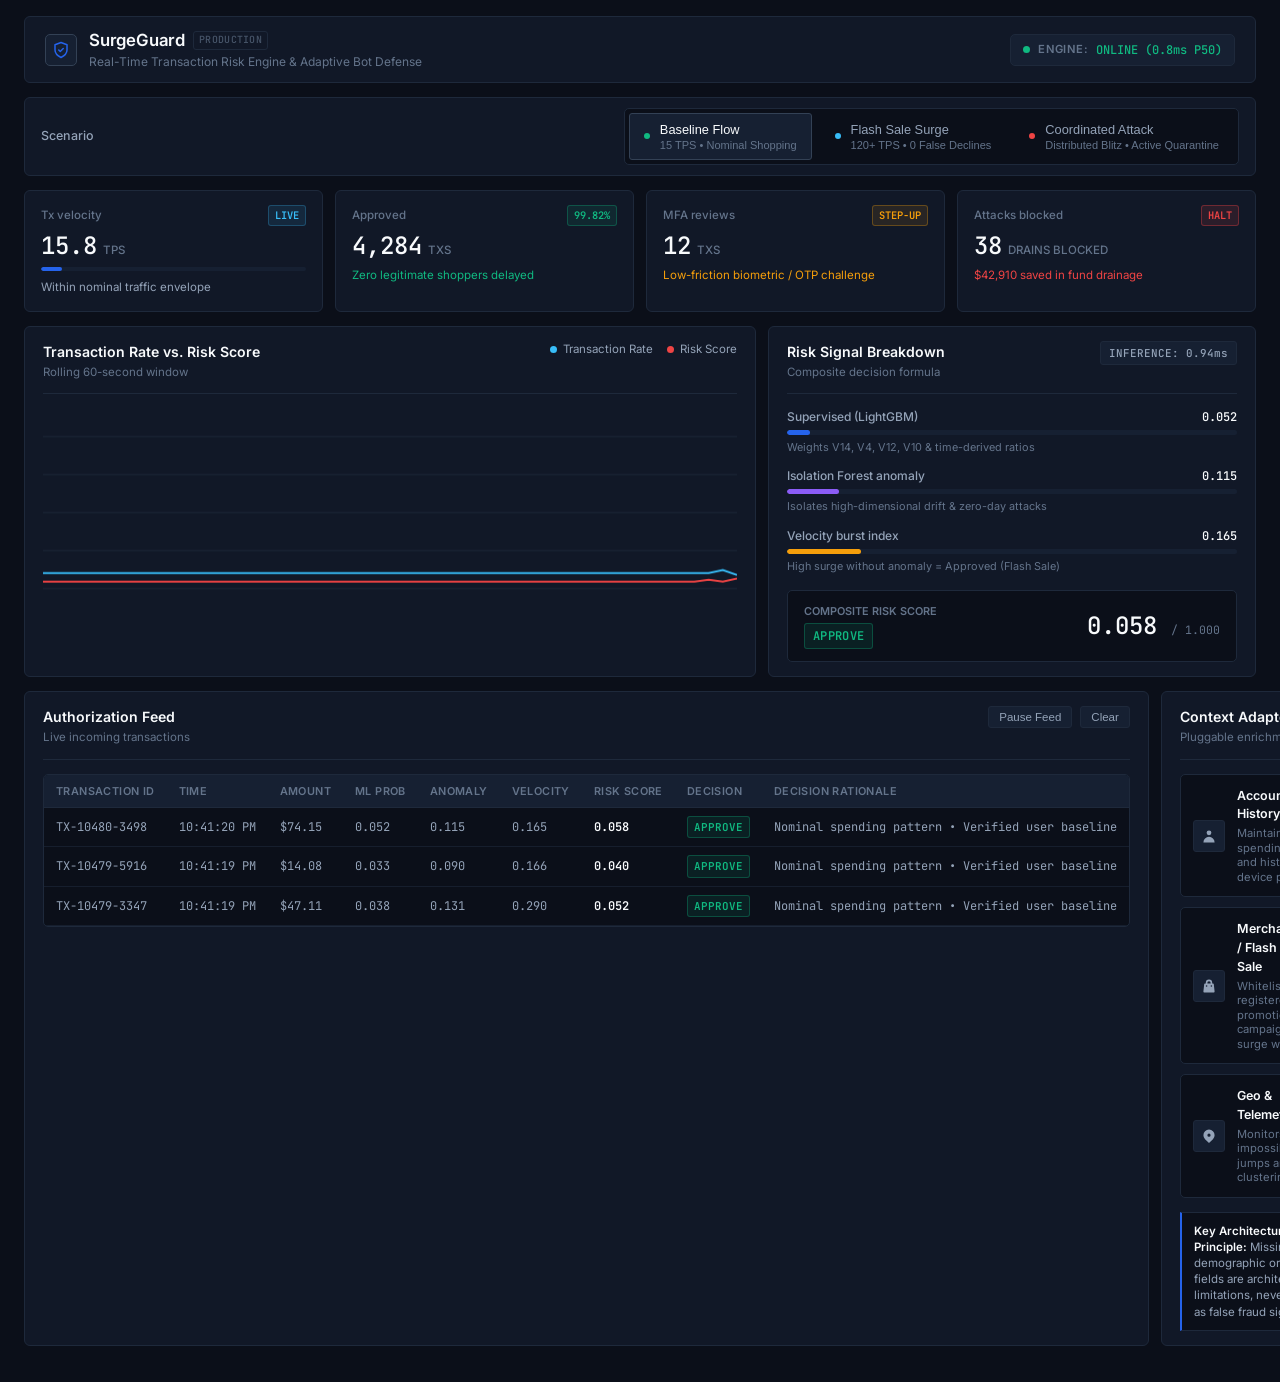
==== dashboard/index.html @ eaa151f0 "Initial Commit" ====
<!DOCTYPE html>
<html lang="en">
<head>
  <meta charset="UTF-8" />
  <meta name="viewport" content="width=device-width, initial-scale=1.0" />
  <title>Securing the Surge — Real-Time Transaction Intelligence</title>
  <link rel="preconnect" href="https://fonts.googleapis.com">
  <link rel="preconnect" href="https://fonts.gstatic.com" crossorigin>
  <link href="https://fonts.googleapis.com/css2?family=Inter:wght@400;500;600;700&family=JetBrains+Mono:wght@400;500;600&display=swap" rel="stylesheet">
  <link rel="stylesheet" href="style.css" />
</head>
<body class="dark-theme">
  <!-- Top Navigation Bar -->
  <header class="navbar">
    <div class="nav-brand">
      <div class="brand-shield" aria-hidden="true">
        <svg viewBox="0 0 24 24" fill="none" stroke="currentColor" stroke-width="2" stroke-linecap="round" stroke-linejoin="round">
          <path d="M12 22s8-4 8-10V5l-8-3-8 3v7c0 6 8 10 8 10z"/>
          <path d="m9 12 2 2 4-4"/>
        </svg>
      </div>
      <div class="brand-text">
        <div class="brand-title-row">
          <h1 class="brand-title">SurgeGuard</h1>
          <span class="brand-env-tag">PRODUCTION</span>
        </div>
        <p class="brand-subtitle">Real-Time Transaction Risk Engine & Adaptive Bot Defense</p>
      </div>
    </div>

    <!-- System Status Bar -->
    <div class="system-status">
      <span class="status-indicator-dot"></span>
      <span class="status-label">ENGINE:</span>
      <span id="engineStatusBadge" class="status-badge">ONLINE (0.8ms P50)</span>
    </div>
  </header>

  <!-- Scenario Control Center Banner -->
  <section class="scenario-panel">
    <div class="scenario-header">
      <div class="scenario-intro">
        <div class="scenario-tag">Scenario</div>
      </div>
      <div class="scenario-buttons" role="tablist">
        <button id="btnScenarioNormal" class="btn-scenario active" data-scenario="normal" role="tab" aria-selected="true">
          <div class="btn-scenario-indicator"></div>
          <div class="btn-content">
            <span class="scenario-btn-name">Baseline Flow</span>
            <span class="scenario-btn-desc">15 TPS • Nominal Shopping</span>
          </div>
        </button>
        <button id="btnScenarioFlashSale" class="btn-scenario" data-scenario="flash_sale" role="tab" aria-selected="false">
          <div class="btn-scenario-indicator indicator-surge"></div>
          <div class="btn-content">
            <span class="scenario-btn-name">Flash Sale Surge</span>
            <span class="scenario-btn-desc">120+ TPS • 0 False Declines</span>
          </div>
        </button>
        <button id="btnScenarioBotAttack" class="btn-scenario" data-scenario="bot_attack" role="tab" aria-selected="false">
          <div class="btn-scenario-indicator indicator-attack"></div>
          <div class="btn-content">
            <span class="scenario-btn-name">Coordinated Attack</span>
            <span class="scenario-btn-desc">Distributed Blitz • Active Quarantine</span>
          </div>
        </button>
      </div>
    </div>
  </section>

  <!-- Key Metrics Dashboard Grid -->
  <main class="dashboard-grid">
    <!-- Row 1: KPI Summary Cards -->
    <div class="kpi-row">
      <div class="kpi-card" id="cardTps">
        <div class="kpi-header">
          <span class="kpi-label">Tx velocity</span>
          <span class="kpi-chip speed">LIVE</span>
        </div>
        <div class="kpi-value-row">
          <span id="kpiTpsValue" class="kpi-number">18.4</span>
          <span class="kpi-unit">TPS</span>
        </div>
        <div class="progress-bar-container">
          <div id="kpiTpsBar" class="progress-bar-fill" style="width: 15%"></div>
        </div>
        <span class="kpi-meta" id="kpiTpsMeta">Within normal nominal envelope</span>
      </div>

      <div class="kpi-card" id="cardApprovals">
        <div class="kpi-header">
          <span class="kpi-label">Approved</span>
          <span class="kpi-chip approved">99.82%</span>
        </div>
        <div class="kpi-value-row">
          <span id="kpiApprovedCount" class="kpi-number">4,281</span>
          <span class="kpi-unit">TXS</span>
        </div>
        <span class="kpi-meta text-emerald">Zero legitimate shoppers delayed</span>
      </div>

      <div class="kpi-card" id="cardReviews">
        <div class="kpi-header">
          <span class="kpi-label">MFA reviews</span>
          <span class="kpi-chip review">STEP-UP</span>
        </div>
        <div class="kpi-value-row">
          <span id="kpiReviewCount" class="kpi-number">12</span>
          <span class="kpi-unit">TXS</span>
        </div>
        <span class="kpi-meta text-amber">Low-friction biometric / OTP challenge</span>
      </div>

      <div class="kpi-card" id="cardHalted">
        <div class="kpi-header">
          <span class="kpi-label">Attacks blocked</span>
          <span class="kpi-chip halt">HALT</span>
        </div>
        <div class="kpi-value-row">
          <span id="kpiHaltedCount" class="kpi-number">38</span>
          <span class="kpi-unit">DRAINS BLOCKED</span>
        </div>
        <span class="kpi-meta text-rose" id="kpiProtectedAmount">$42,910 saved in fund drainage</span>
      </div>
    </div>

    <!-- Row 2: Live Visualization & Tri-Signal Breakdown -->
    <div class="viz-row">
      <!-- Live Velocity & Surge Stream Chart -->
      <div class="glass-panel stream-chart-panel">
        <div class="panel-header">
          <div>
            <h3 class="panel-title">Transaction Rate vs. Risk Score</h3>
            <p class="panel-subtitle">Rolling 60-second window</p>
          </div>
          <div class="chart-legend">
            <span class="legend-item"><span class="legend-dot dot-velocity"></span> Transaction Rate</span>
            <span class="legend-item"><span class="legend-dot dot-risk"></span> Risk Score</span>
          </div>
        </div>
        <div class="canvas-container">
          <canvas id="velocityCanvas" width="700" height="200"></canvas>
        </div>
      </div>

      <!-- Tri-Signal Adaptive Risk Decomposition -->
      <div class="glass-panel risk-engine-panel">
        <div class="panel-header">
          <div>
            <h3 class="panel-title">Risk Signal Breakdown</h3>
            <p class="panel-subtitle">Composite decision formula</p>
          </div>
          <div class="badge-tag">INFERENCE: 0.94ms</div>
        </div>

        <div class="signal-breakdown">
          <div class="signal-item">
            <div class="signal-label-row">
              <span class="signal-name">Supervised (LightGBM)</span>
              <span id="sigMlValue" class="signal-val">0.032</span>
            </div>
            <div class="signal-bar">
              <div id="sigMlBar" class="signal-bar-fill bar-cyan" style="width: 3.2%"></div>
            </div>
            <span class="signal-subtext">Weights V14, V4, V12, V10 & time-derived ratios</span>
          </div>

          <div class="signal-item">
            <div class="signal-label-row">
              <span class="signal-name">Isolation Forest anomaly</span>
              <span id="sigIsoValue" class="signal-val">0.081</span>
            </div>
            <div class="signal-bar">
              <div id="sigIsoBar" class="signal-bar-fill bar-purple" style="width: 8.1%"></div>
            </div>
            <span class="signal-subtext">Isolates high-dimensional drift & zero-day attacks</span>
          </div>

          <div class="signal-item">
            <div class="signal-label-row">
              <span class="signal-name">Velocity burst index</span>
              <span id="sigBurstValue" class="signal-val">0.120</span>
            </div>
            <div class="signal-bar">
              <div id="sigBurstBar" class="signal-bar-fill bar-gold" style="width: 12%"></div>
            </div>
            <span class="signal-subtext">High surge without anomaly = Approved (Flash Sale)</span>
          </div>
        </div>

        <!-- Composite Score Gauge -->
        <div class="composite-score-box">
          <div class="gauge-info">
            <span class="gauge-title">COMPOSITE RISK SCORE</span>
            <span id="gaugeDecisionBadge" class="decision-badge approve">APPROVE</span>
          </div>
          <div class="gauge-big-num">
            <span id="gaugeNumber">0.048</span>
            <span class="gauge-max">/ 1.000</span>
          </div>
        </div>
      </div>
    </div>

    <!-- Row 3: Live Transaction Inspection Stream & Context Adapters -->
    <div class="stream-row">
      <!-- Live Ledger -->
      <div class="glass-panel ledger-panel">
        <div class="panel-header">
          <div>
            <h3 class="panel-title">Authorization Feed</h3>
            <p class="panel-subtitle">Live incoming transactions</p>
          </div>
          <div class="feed-controls">
            <button id="btnPauseStream" class="btn-action">Pause Feed</button>
            <button id="btnClearLedger" class="btn-action">Clear</button>
          </div>
        </div>

        <div class="table-container">
          <table class="ledger-table" id="transactionTable">
            <thead>
              <tr>
                <th>TRANSACTION ID</th>
                <th>TIME</th>
                <th>AMOUNT</th>
                <th>ML PROB</th>
                <th>ANOMALY</th>
                <th>VELOCITY</th>
                <th>RISK SCORE</th>
                <th>DECISION</th>
                <th>DECISION RATIONALE</th>
              </tr>
            </thead>
            <tbody id="transactionTableBody">
              <!-- Dynamically populated by app.js -->
            </tbody>
          </table>
        </div>
      </div>

      <!-- Context Adapters Architecture Card -->
      <div class="glass-panel context-adapters-panel">
        <div class="panel-header">
          <div>
            <h3 class="panel-title">Context Adapters</h3>
            <p class="panel-subtitle">Pluggable enrichment modules</p>
          </div>
        </div>
        <div class="adapter-list">
          <div class="adapter-card active">
            <div class="adapter-icon" aria-hidden="true">
              <svg viewBox="0 0 20 20" fill="currentColor" width="16" height="16">
                <path fill-rule="evenodd" d="M10 9a3 3 0 100-6 3 3 0 000 6zm-7 9a7 7 0 1114 0H3z" clip-rule="evenodd" />
              </svg>
            </div>
            <div class="adapter-info">
              <div class="adapter-title-row">
                <span class="adapter-name">Account History</span>
                <span class="adapter-status">READY</span>
              </div>
              <p class="adapter-desc">Maintains user spending baselines and historical device pairings.</p>
            </div>
          </div>

          <div class="adapter-card active">
            <div class="adapter-icon" aria-hidden="true">
              <svg viewBox="0 0 20 20" fill="currentColor" width="16" height="16">
                <path fill-rule="evenodd" d="M10 2a4 4 0 00-4 4v1H5a1 1 0 00-.994.89l-1 9A1 1 0 004 18h12a1 1 0 00.994-1.11l-1-9A1 1 0 0015 7h-1V6a4 4 0 00-4-4zm2 5V6a2 2 0 10-4 0v1h4zm-6 3a1 1 0 112 0 1 1 0 01-2 0zm7-1a1 1 0 100 2 1 1 0 000-2z" clip-rule="evenodd" />
              </svg>
            </div>
            <div class="adapter-info">
              <div class="adapter-title-row">
                <span class="adapter-name">Merchant / Flash Sale</span>
                <span class="adapter-status status-active">ACTIVE</span>
              </div>
              <p class="adapter-desc">Whitelists registered promotional campaigns and surge windows.</p>
            </div>
          </div>

          <div class="adapter-card active">
            <div class="adapter-icon" aria-hidden="true">
              <svg viewBox="0 0 20 20" fill="currentColor" width="16" height="16">
                <path fill-rule="evenodd" d="M5.05 4.05a7 7 0 119.9 9.9L10 18.9l-4.95-4.95a7 7 0 010-9.9zM10 11a2 2 0 100-4 2 2 0 000 4z" clip-rule="evenodd" />
              </svg>
            </div>
            <div class="adapter-info">
              <div class="adapter-title-row">
                <span class="adapter-name">Geo &amp; Telemetry</span>
                <span class="adapter-status">READY</span>
              </div>
              <p class="adapter-desc">Monitors ASN impossible-speed jumps and proxy clustering.</p>
            </div>
          </div>
        </div>

        <div class="architecture-note">
          <strong>Key Architectural Principle:</strong> Missing demographic or relational fields are architectural limitations, never penalized as false fraud signals.
        </div>
      </div>
    </div>
  </main>

  <script src="app.js"></script>
</body>
</html>
---- dashboard/style.css ----
/* -------------------------------------------------------------
   SurgeGuard — Professional Enterprise Transaction Risk Console
   Restrained, high-contrast, human-designed fintech dashboard
   ------------------------------------------------------------- */

:root {
  /* Core Neutral Palette (Solid, High Contrast) */
  --bg-page: #0b0f19;
  --bg-surface: #111827;
  --bg-elevated: #162032;
  --bg-hover: #1c283f;
  
  --border-subtle: #1e293b;
  --border-strong: #334155;
  --border-focus: #3b82f6;

  /* Restrained Functional Semantic Colors (Non-Neon) */
  --primary: #2563eb;
  --primary-hover: #1d4ed8;
  --primary-subtle: rgba(37, 99, 235, 0.12);

  --color-approved: #10b981;
  --bg-approved: rgba(16, 185, 129, 0.10);
  --border-approved: rgba(16, 185, 129, 0.30);

  --color-review: #f59e0b;
  --bg-review: rgba(245, 158, 11, 0.10);
  --border-review: rgba(245, 158, 11, 0.30);

  --color-halt: #ef4444;
  --bg-halt: rgba(239, 68, 68, 0.12);
  --border-halt: rgba(239, 68, 68, 0.35);

  --color-velocity: #38bdf8;
  --bg-velocity: rgba(56, 189, 248, 0.10);

  /* Typography Colors */
  --text-primary: #f8fafc;
  --text-secondary: #94a3b8;
  --text-tertiary: #64748b;
  --text-disabled: #475569;

  /* Typography Stack */
  --font-sans: 'Inter', system-ui, -apple-system, BlinkMacSystemFont, 'Segoe UI', Roboto, sans-serif;
  --font-mono: 'JetBrains Mono', 'SFMono-Regular', Consolas, monospace;

  /* Restrained Geometry (No giant pill shapes) */
  --radius-sm: 3px;
  --radius-md: 5px;
  --radius-lg: 6px;

  /* Elevation (Crisp 1px border with minimal flat shadow) */
  --shadow-sm: 0 1px 2px 0 rgba(0, 0, 0, 0.3);
}

* {
  box-sizing: border-box;
  margin: 0;
  padding: 0;
}

body.dark-theme {
  background-color: var(--bg-page);
  color: var(--text-primary);
  font-family: var(--font-sans);
  font-size: 14px;
  line-height: 1.5;
  min-height: 100vh;
  padding: 16px 24px 36px;
  -webkit-font-smoothing: antialiased;
  -moz-osx-font-smoothing: grayscale;
}

/* Main content grid — no extra styling, just structure */
.dashboard-grid {
  display: flex;
  flex-direction: column;
  gap: 0;
}

/* -------------------------------------------------------------
   Top Navigation Bar (Clean & Professional)
   ------------------------------------------------------------- */
.navbar {
  display: flex;
  justify-content: space-between;
  align-items: center;
  background: var(--bg-surface);
  border: 1px solid var(--border-subtle);
  border-radius: var(--radius-lg);
  padding: 11px 20px;
  margin-bottom: 14px;
  box-shadow: none;
}

.nav-brand {
  display: flex;
  align-items: center;
  gap: 12px;
}

.brand-shield {
  width: 32px;
  height: 32px;
  background: var(--bg-elevated);
  border: 1px solid var(--border-strong);
  border-radius: var(--radius-md);
  display: flex;
  align-items: center;
  justify-content: center;
  color: var(--primary);
}

.brand-shield svg {
  width: 18px;
  height: 18px;
}

.brand-title-row {
  display: flex;
  align-items: center;
  gap: 8px;
}

.brand-title {
  font-size: 1.05rem;
  font-weight: 600;
  color: var(--text-primary);
  letter-spacing: -0.2px;
}

.brand-env-tag {
  font-family: var(--font-mono);
  font-size: 0.62rem;
  font-weight: 500;
  padding: 1px 5px;
  border-radius: var(--radius-sm);
  background: transparent;
  color: var(--text-disabled);
  border: 1px solid var(--border-subtle);
  letter-spacing: 0.3px;
}

.brand-subtitle {
  font-size: 0.75rem;
  color: var(--text-tertiary);
  font-weight: 400;
}

.system-status {
  display: flex;
  align-items: center;
  gap: 8px;
  background: var(--bg-elevated);
  padding: 6px 12px;
  border-radius: var(--radius-md);
  border: 1px solid var(--border-subtle);
}

.status-indicator-dot {
  width: 7px;
  height: 7px;
  background-color: var(--color-approved);
  border-radius: 50%;
}

.status-label {
  font-size: 0.7rem;
  font-weight: 600;
  color: var(--text-tertiary);
  letter-spacing: 0.4px;
}

.status-badge {
  font-family: var(--font-mono);
  font-size: 0.75rem;
  font-weight: 500;
  color: var(--color-approved);
}

/* -------------------------------------------------------------
   Scenario Control Panel (Segmented Practical Toolbar)
   ------------------------------------------------------------- */
/* Scenario toolbar — a narrow strip, not a full card */
.scenario-panel {
  background: var(--bg-surface);
  border: 1px solid var(--border-subtle);
  border-radius: var(--radius-lg);
  padding: 10px 16px;
  margin-bottom: 14px;
  box-shadow: none;
}

.scenario-header {
  display: flex;
  justify-content: space-between;
  align-items: center;
  gap: 16px;
  flex-wrap: wrap;
}

/* Left side: just a short label, no h2 heading needed here */
.scenario-tag {
  font-size: 0.78rem;
  font-weight: 500;
  color: var(--text-secondary);
  letter-spacing: 0;
}

/* Hide the marketing heading/description — the buttons are self-explanatory */
.scenario-title { display: none; }
.scenario-desc { display: none; }

.scenario-buttons {
  display: flex;
  gap: 8px;
  background: var(--bg-page);
  padding: 4px;
  border-radius: var(--radius-md);
  border: 1px solid var(--border-subtle);
}

.btn-scenario {
  display: flex;
  align-items: center;
  gap: 10px;
  background: transparent;
  border: 1px solid transparent;
  color: var(--text-secondary);
  padding: 8px 14px;
  border-radius: var(--radius-sm);
  cursor: pointer;
  transition: all 0.15s ease;
  text-align: left;
}

.btn-scenario:hover {
  background: var(--bg-elevated);
  color: var(--text-primary);
}

.btn-scenario.active {
  background: var(--bg-elevated);
  border-color: var(--border-strong);
  color: var(--text-primary);
  box-shadow: none;
}

.btn-scenario-indicator {
  width: 6px;
  height: 6px;
  border-radius: 50%;
  background: var(--color-approved);
}

.btn-scenario-indicator.indicator-surge {
  background: var(--color-velocity);
}

.btn-scenario-indicator.indicator-attack {
  background: var(--color-halt);
}

.scenario-btn-name {
  display: block;
  font-weight: 500;
  font-size: 0.8rem;
  line-height: 1.2;
}

.scenario-btn-desc {
  display: block;
  font-size: 0.69rem;
  color: var(--text-tertiary);
  margin-top: 1px;
}

/* -------------------------------------------------------------
   KPI Summary Row
   ------------------------------------------------------------- */
.kpi-row {
  display: grid;
  grid-template-columns: repeat(4, 1fr);
  gap: 12px;
  margin-bottom: 14px;
}

@media (max-width: 1024px) {
  .kpi-row {
    grid-template-columns: repeat(2, 1fr);
  }
}

@media (max-width: 640px) {
  .kpi-row {
    grid-template-columns: 1fr;
  }
}

.kpi-card {
  background: var(--bg-surface);
  border: 1px solid var(--border-subtle);
  border-radius: var(--radius-lg);
  padding: 14px 16px;
  box-shadow: none;
}

.kpi-header {
  display: flex;
  justify-content: space-between;
  align-items: center;
  margin-bottom: 8px;
}

/* Sentence-case labels, no all-caps shouting */
.kpi-label {
  font-size: 0.72rem;
  font-weight: 500;
  color: var(--text-tertiary);
  letter-spacing: 0;
}

.kpi-chip {
  font-family: var(--font-mono);
  font-size: 0.65rem;
  font-weight: 600;
  padding: 2px 6px;
  border-radius: var(--radius-sm);
}

.kpi-chip.speed {
  background: var(--bg-velocity);
  color: var(--color-velocity);
  border: 1px solid rgba(56, 189, 248, 0.25);
}

.kpi-chip.approved {
  background: var(--bg-approved);
  color: var(--color-approved);
  border: 1px solid var(--border-approved);
}

.kpi-chip.review {
  background: var(--bg-review);
  color: var(--color-review);
  border: 1px solid var(--border-review);
}

.kpi-chip.halt {
  background: var(--bg-halt);
  color: var(--color-halt);
  border: 1px solid var(--border-halt);
}

.kpi-value-row {
  display: flex;
  align-items: baseline;
  gap: 6px;
  margin-bottom: 8px;
}

.kpi-number {
  font-family: var(--font-mono);
  font-size: 1.5rem;
  font-weight: 500;
  color: var(--text-primary);
  font-variant-numeric: tabular-nums;
  line-height: 1;
}

.kpi-unit {
  font-size: 0.72rem;
  font-weight: 500;
  color: var(--text-tertiary);
}

.progress-bar-container {
  height: 4px;
  background: var(--bg-elevated);
  border-radius: var(--radius-sm);
  overflow: hidden;
  margin-bottom: 8px;
}

.progress-bar-fill {
  height: 100%;
  background: var(--primary);
  border-radius: var(--radius-sm);
  transition: width 0.25s ease;
}

.kpi-meta {
  font-size: 0.72rem;
  color: var(--text-secondary);
  display: block;
}

.text-emerald { color: var(--color-approved); }
.text-amber { color: var(--color-review); }
.text-rose { color: var(--color-halt); }

/* -------------------------------------------------------------
   Viz & Signal Row
   ------------------------------------------------------------- */
.viz-row {
  display: grid;
  grid-template-columns: 1.5fr 1fr;
  gap: 12px;
  margin-bottom: 14px;
}

@media (max-width: 960px) {
  .viz-row {
    grid-template-columns: 1fr;
  }
}

.glass-panel {
  background: var(--bg-surface);
  border: 1px solid var(--border-subtle);
  border-radius: var(--radius-lg);
  padding: 14px 18px;
  box-shadow: none;
}

.panel-header {
  display: flex;
  justify-content: space-between;
  align-items: flex-start;
  margin-bottom: 14px;
  border-bottom: 1px solid var(--border-subtle);
  padding-bottom: 12px;
}

.panel-title {
  font-size: 0.88rem;
  font-weight: 600;
  color: var(--text-primary);
  margin-bottom: 2px;
}

.panel-subtitle {
  font-size: 0.72rem;
  color: var(--text-tertiary);
}

.chart-legend {
  display: flex;
  gap: 14px;
}

.legend-item {
  display: flex;
  align-items: center;
  gap: 6px;
  font-size: 0.72rem;
  color: var(--text-secondary);
}

.legend-dot {
  width: 7px;
  height: 7px;
  border-radius: 50%;
}

.dot-velocity { background: var(--color-velocity); }
.dot-risk { background: var(--color-halt); }

.canvas-container {
  width: 100%;
  height: 190px;
  position: relative;
}

canvas {
  width: 100% !important;
  height: 100% !important;
  display: block;
}

.badge-tag {
  font-family: var(--font-mono);
  font-size: 0.68rem;
  font-weight: 500;
  color: var(--text-secondary);
  background: var(--bg-elevated);
  padding: 3px 8px;
  border-radius: var(--radius-sm);
  border: 1px solid var(--border-subtle);
}

/* Signal Decomposition */
.signal-breakdown {
  display: flex;
  flex-direction: column;
  gap: 12px;
  margin-bottom: 16px;
}

.signal-item {
  display: flex;
  flex-direction: column;
  gap: 4px;
}

.signal-label-row {
  display: flex;
  justify-content: space-between;
  font-size: 0.75rem;
  font-weight: 500;
  color: var(--text-secondary);
}

.signal-val {
  font-family: var(--font-mono);
  color: var(--text-primary);
  font-variant-numeric: tabular-nums;
}

.signal-bar {
  height: 5px;
  background: var(--bg-elevated);
  border-radius: var(--radius-sm);
  overflow: hidden;
}

.signal-bar-fill {
  height: 100%;
  border-radius: var(--radius-sm);
  transition: width 0.2s ease;
}

.bar-cyan { background: var(--primary); }
.bar-purple { background: #8b5cf6; }
.bar-gold { background: var(--color-review); }

.signal-subtext {
  font-size: 0.68rem;
  color: var(--text-tertiary);
}

/* Composite Box */
.composite-score-box {
  background: var(--bg-page);
  border: 1px solid var(--border-subtle);
  border-radius: var(--radius-md);
  padding: 12px 16px;
  display: flex;
  justify-content: space-between;
  align-items: center;
}

.gauge-title {
  display: block;
  font-size: 0.68rem;
  font-weight: 600;
  color: var(--text-tertiary);
  margin-bottom: 4px;
}

.decision-badge {
  display: inline-block;
  font-family: var(--font-mono);
  font-size: 0.75rem;
  font-weight: 600;
  padding: 3px 8px;
  border-radius: var(--radius-sm);
  letter-spacing: 0.3px;
}

.decision-badge.approve {
  background: var(--bg-approved);
  color: var(--color-approved);
  border: 1px solid var(--border-approved);
}

.decision-badge.review {
  background: var(--bg-review);
  color: var(--color-review);
  border: 1px solid var(--border-review);
}

.decision-badge.halt {
  background: var(--bg-halt);
  color: var(--color-halt);
  border: 1px solid var(--border-halt);
}

.gauge-big-num {
  font-family: var(--font-mono);
  font-size: 1.5rem;
  font-weight: 500;
  font-variant-numeric: tabular-nums;
  color: var(--text-primary);
}

.gauge-max {
  font-size: 0.72rem;
  color: var(--text-tertiary);
  font-weight: 400;
}

/* -------------------------------------------------------------
   Stream Row & Table (Enterprise Log Styling)
   ------------------------------------------------------------- */
.stream-row {
  display: grid;
  grid-template-columns: 2fr 1fr;
  gap: 12px;
}

@media (max-width: 1080px) {
  .stream-row {
    grid-template-columns: 1fr;
  }
}

.feed-controls {
  display: flex;
  gap: 8px;
}

.btn-action {
  background: var(--bg-elevated);
  border: 1px solid var(--border-subtle);
  color: var(--text-secondary);
  font-size: 0.72rem;
  font-weight: 500;
  padding: 4px 10px;
  border-radius: var(--radius-sm);
  cursor: pointer;
  transition: all 0.15s ease;
}

.btn-action:hover {
  background: var(--bg-hover);
  border-color: var(--border-strong);
  color: var(--text-primary);
}

.table-container {
  max-height: 380px;
  overflow-y: auto;
  border: 1px solid var(--border-subtle);
  border-radius: var(--radius-md);
  background: var(--bg-page);
}

.ledger-table {
  width: 100%;
  border-collapse: collapse;
  font-size: 0.78rem;
  text-align: left;
}

.ledger-table th {
  background: var(--bg-elevated);
  position: sticky;
  top: 0;
  padding: 8px 12px;
  font-size: 0.68rem;
  font-weight: 600;
  color: var(--text-tertiary);
  letter-spacing: 0.4px;
  border-bottom: 1px solid var(--border-subtle);
  white-space: nowrap;
}

.ledger-table td {
  padding: 8px 12px;
  border-bottom: 1px solid rgba(30, 41, 59, 0.6);
  font-family: var(--font-mono);
  font-size: 0.75rem;
  color: var(--text-secondary);
  font-variant-numeric: tabular-nums;
  white-space: nowrap;
}

.ledger-table tbody tr {
  transition: background-color 0.1s ease;
}

.ledger-table tbody tr:hover {
  background: var(--bg-elevated);
}

.ledger-badge {
  display: inline-block;
  font-size: 0.68rem;
  font-weight: 600;
  padding: 2px 6px;
  border-radius: var(--radius-sm);
}

.ledger-badge.approve {
  background: var(--bg-approved);
  color: var(--color-approved);
  border: 1px solid var(--border-approved);
}

.ledger-badge.review {
  background: var(--bg-review);
  color: var(--color-review);
  border: 1px solid var(--border-review);
}

.ledger-badge.halt {
  background: var(--bg-halt);
  color: var(--color-halt);
  border: 1px solid var(--border-halt);
}

/* Context Adapters Panel */
.adapter-list {
  display: flex;
  flex-direction: column;
  gap: 10px;
  margin-bottom: 14px;
}

.adapter-card {
  display: flex;
  gap: 12px;
  align-items: center;
  background: var(--bg-page);
  border: 1px solid var(--border-subtle);
  border-radius: var(--radius-md);
  padding: 12px;
}

.adapter-icon {
  width: 32px;
  height: 32px;
  background: var(--bg-elevated);
  border: 1px solid var(--border-subtle);
  border-radius: var(--radius-sm);
  display: flex;
  align-items: center;
  justify-content: center;
  color: var(--text-secondary);
  flex-shrink: 0;
}

.adapter-info {
  flex: 1;
}

.adapter-title-row {
  display: flex;
  justify-content: space-between;
  align-items: center;
  margin-bottom: 2px;
}

.adapter-name {
  font-weight: 600;
  font-size: 0.78rem;
  color: var(--text-primary);
}

/* READY = muted neutral, ACTIVE = green */
.adapter-status {
  font-family: var(--font-mono);
  font-size: 0.62rem;
  font-weight: 500;
  color: var(--text-tertiary);
  background: transparent;
  padding: 1px 5px;
  border-radius: var(--radius-sm);
  border: 1px solid var(--border-subtle);
}

.adapter-status.status-active {
  color: var(--color-approved);
  background: var(--bg-approved);
  border-color: var(--border-approved);
}

.adapter-desc {
  font-size: 0.7rem;
  color: var(--text-tertiary);
  line-height: 1.3;
}

.architecture-note {
  background: var(--bg-page);
  border-left: 2px solid var(--primary);
  border-top: 1px solid var(--border-subtle);
  border-right: 1px solid var(--border-subtle);
  border-bottom: 1px solid var(--border-subtle);
  padding: 10px 12px;
  border-radius: 0 var(--radius-sm) var(--radius-sm) 0;
  font-size: 0.72rem;
  color: var(--text-secondary);
  line-height: 1.4;
}

.architecture-note strong {
  color: var(--text-primary);
  font-weight: 600;
}
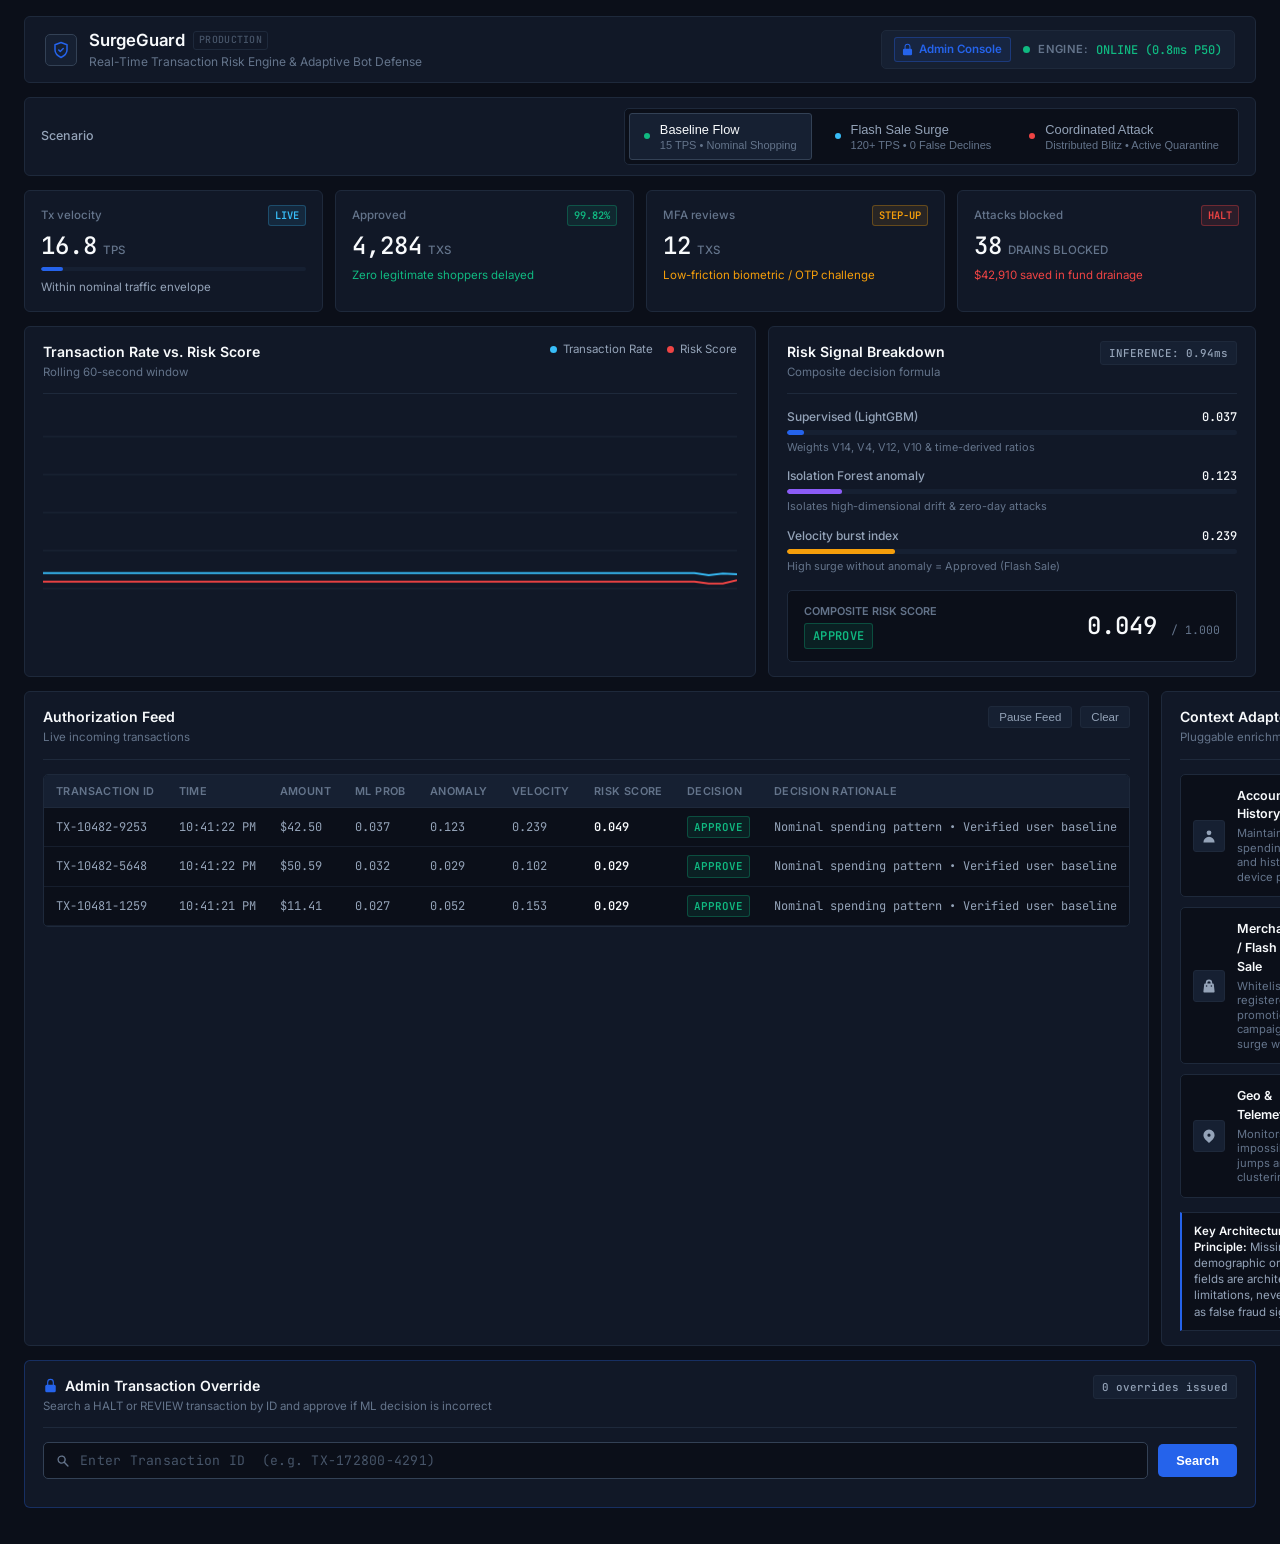
==== commit 8c8be1d2: "Admin Page for manual approval" ====
--- a/dashboard/index.html
+++ b/dashboard/index.html
@@ -30,6 +30,12 @@
 
     <!-- System Status Bar -->
     <div class="system-status">
+      <a id="adminConsoleLink" href="/admin" class="admin-console-link" title="Open Admin Override Console">
+        <svg viewBox="0 0 20 20" fill="currentColor" width="13" height="13" aria-hidden="true">
+          <path fill-rule="evenodd" d="M10 1a4.5 4.5 0 00-4.5 4.5V9H5a2 2 0 00-2 2v6a2 2 0 002 2h10a2 2 0 002-2v-6a2 2 0 00-2-2h-.5V5.5A4.5 4.5 0 0010 1zm3 8V5.5a3 3 0 10-6 0V9h6z" clip-rule="evenodd" />
+        </svg>
+        Admin Console
+      </a>
       <span class="status-indicator-dot"></span>
       <span class="status-label">ENGINE:</span>
       <span id="engineStatusBadge" class="status-badge">ONLINE (0.8ms P50)</span>
@@ -299,6 +305,103 @@
         </div>
       </div>
     </div>
+
+    <!-- Row 4: Admin Override Panel -->
+    <div class="admin-override-section">
+      <div class="glass-panel admin-panel">
+        <div class="panel-header">
+          <div>
+            <h3 class="panel-title admin-panel-title">
+              <svg class="admin-panel-icon" viewBox="0 0 20 20" fill="currentColor" width="15" height="15" aria-hidden="true">
+                <path fill-rule="evenodd" d="M10 1a4.5 4.5 0 00-4.5 4.5V9H5a2 2 0 00-2 2v6a2 2 0 002 2h10a2 2 0 002-2v-6a2 2 0 00-2-2h-.5V5.5A4.5 4.5 0 0010 1zm3 8V5.5a3 3 0 10-6 0V9h6z" clip-rule="evenodd" />
+              </svg>
+              Admin Transaction Override
+            </h3>
+            <p class="panel-subtitle">Search a HALT or REVIEW transaction by ID and approve if ML decision is incorrect</p>
+          </div>
+          <div class="badge-tag" id="adminOverrideCount">0 overrides issued</div>
+        </div>
+
+        <!-- Search Row -->
+        <div class="admin-search-row">
+          <div class="admin-search-input-wrap">
+            <svg class="search-icon" viewBox="0 0 20 20" fill="currentColor" width="14" height="14" aria-hidden="true">
+              <path fill-rule="evenodd" d="M8 4a4 4 0 100 8 4 4 0 000-8zM2 8a6 6 0 1110.89 3.476l4.817 4.817a1 1 0 01-1.414 1.414l-4.816-4.816A6 6 0 012 8z" clip-rule="evenodd" />
+            </svg>
+            <input
+              id="adminTxIdInput"
+              class="admin-search-input"
+              type="text"
+              placeholder="Enter Transaction ID  (e.g. TX-172800-4291)"
+              autocomplete="off"
+              spellcheck="false"
+            />
+          </div>
+          <button id="adminSearchBtn" class="btn-admin-search">
+            <span id="adminSearchBtnLabel">Search</span>
+          </button>
+        </div>
+
+        <!-- Result Card (hidden until a lookup is performed) -->
+        <div id="adminResultCard" class="admin-result-card" style="display:none;">
+          <div class="admin-result-header">
+            <div class="admin-result-id-row">
+              <span class="admin-result-tx-id" id="adminResultTxId">—</span>
+              <span id="adminResultCurrentBadge" class="decision-badge halt">HALT</span>
+            </div>
+            <div class="admin-result-original-row">
+              <span class="admin-result-label">Original ML decision:</span>
+              <span id="adminResultOriginalDecision" class="admin-result-original-val">—</span>
+            </div>
+          </div>
+
+          <div class="admin-result-signals">
+            <div class="admin-signal-item">
+              <span class="admin-signal-label">ML Fraud Prob</span>
+              <span class="admin-signal-val" id="adminResML">—</span>
+            </div>
+            <div class="admin-signal-item">
+              <span class="admin-signal-label">Anomaly Score</span>
+              <span class="admin-signal-val" id="adminResAnomaly">—</span>
+            </div>
+            <div class="admin-signal-item">
+              <span class="admin-signal-label">Risk Score</span>
+              <span class="admin-signal-val" id="adminResRisk">—</span>
+            </div>
+            <div class="admin-signal-item">
+              <span class="admin-signal-label">Velocity Index</span>
+              <span class="admin-signal-val" id="adminResVelocity">—</span>
+            </div>
+            <div class="admin-signal-item">
+              <span class="admin-signal-label">Flagged At (UTC)</span>
+              <span class="admin-signal-val" id="adminResFlaggedAt">—</span>
+            </div>
+            <div class="admin-signal-item">
+              <span class="admin-signal-label">Admin Approved</span>
+              <span class="admin-signal-val" id="adminResApprovedStatus">No</span>
+            </div>
+          </div>
+
+          <div class="admin-result-reasons" id="adminResultReasonsWrap">
+            <span class="admin-result-label">ML Rationale:</span>
+            <ul id="adminResultReasonsList" class="admin-reasons-list"></ul>
+          </div>
+
+          <div class="admin-action-row">
+            <button id="adminApproveBtn" class="btn-admin-approve">
+              <svg viewBox="0 0 20 20" fill="currentColor" width="14" height="14" aria-hidden="true">
+                <path fill-rule="evenodd" d="M16.707 5.293a1 1 0 010 1.414l-8 8a1 1 0 01-1.414 0l-4-4a1 1 0 011.414-1.414L8 12.586l7.293-7.293a1 1 0 011.414 0z" clip-rule="evenodd" />
+              </svg>
+              <span id="adminApproveBtnLabel">Approve Transaction</span>
+            </button>
+            <span id="adminApproveStatus" class="admin-approve-status"></span>
+          </div>
+        </div>
+
+        <!-- Error / Info message -->
+        <div id="adminMessage" class="admin-message" style="display:none;"></div>
+      </div>
+    </div>
   </main>
 
   <script src="app.js"></script>
--- a/dashboard/style.css
+++ b/dashboard/style.css
@@ -155,6 +155,26 @@
   padding: 6px 12px;
   border-radius: var(--radius-md);
   border: 1px solid var(--border-subtle);
+}
+
+.admin-console-link {
+  display: flex;
+  align-items: center;
+  gap: 5px;
+  font-size: 0.72rem;
+  font-weight: 600;
+  color: var(--primary);
+  text-decoration: none;
+  padding: 3px 8px 3px 6px;
+  border-radius: var(--radius-sm);
+  border: 1px solid rgba(37, 99, 235, 0.35);
+  background: rgba(37, 99, 235, 0.08);
+  transition: all 0.14s ease;
+  margin-right: 4px;
+}
+.admin-console-link:hover {
+  background: rgba(37, 99, 235, 0.18);
+  border-color: var(--primary);
 }
 
 .status-indicator-dot {
@@ -799,3 +819,284 @@
   color: var(--text-primary);
   font-weight: 600;
 }
+
+/* -------------------------------------------------------------
+   Admin Override Panel
+   ------------------------------------------------------------- */
+.admin-override-section {
+  margin-top: 14px;
+}
+
+.admin-panel {
+  border-color: rgba(37, 99, 235, 0.3);
+}
+
+.admin-panel-title {
+  display: flex;
+  align-items: center;
+  gap: 7px;
+}
+
+.admin-panel-icon {
+  color: var(--primary);
+  flex-shrink: 0;
+}
+
+/* Search Row */
+.admin-search-row {
+  display: flex;
+  gap: 10px;
+  align-items: center;
+  margin-bottom: 14px;
+}
+
+.admin-search-input-wrap {
+  flex: 1;
+  display: flex;
+  align-items: center;
+  gap: 10px;
+  background: var(--bg-page);
+  border: 1px solid var(--border-strong);
+  border-radius: var(--radius-md);
+  padding: 0 12px;
+  transition: border-color 0.15s ease;
+}
+
+.admin-search-input-wrap:focus-within {
+  border-color: var(--border-focus);
+}
+
+.search-icon {
+  color: var(--text-tertiary);
+  flex-shrink: 0;
+}
+
+.admin-search-input {
+  flex: 1;
+  background: transparent;
+  border: none;
+  outline: none;
+  color: var(--text-primary);
+  font-family: var(--font-mono);
+  font-size: 0.82rem;
+  padding: 9px 0;
+  letter-spacing: 0.02em;
+}
+
+.admin-search-input::placeholder {
+  color: var(--text-disabled);
+  font-family: var(--font-mono);
+}
+
+.btn-admin-search {
+  background: var(--primary);
+  color: #fff;
+  border: none;
+  padding: 9px 18px;
+  border-radius: var(--radius-md);
+  font-size: 0.8rem;
+  font-weight: 600;
+  cursor: pointer;
+  transition: background 0.15s ease, opacity 0.15s;
+  white-space: nowrap;
+}
+
+.btn-admin-search:hover {
+  background: var(--primary-hover);
+}
+
+.btn-admin-search:disabled {
+  opacity: 0.5;
+  cursor: not-allowed;
+}
+
+/* Result Card */
+.admin-result-card {
+  background: var(--bg-page);
+  border: 1px solid var(--border-strong);
+  border-radius: var(--radius-md);
+  padding: 16px;
+  animation: fadeSlideIn 0.2s ease;
+}
+
+@keyframes fadeSlideIn {
+  from { opacity: 0; transform: translateY(-6px); }
+  to   { opacity: 1; transform: translateY(0);    }
+}
+
+.admin-result-header {
+  margin-bottom: 14px;
+  padding-bottom: 12px;
+  border-bottom: 1px solid var(--border-subtle);
+}
+
+.admin-result-id-row {
+  display: flex;
+  align-items: center;
+  gap: 10px;
+  margin-bottom: 6px;
+}
+
+.admin-result-tx-id {
+  font-family: var(--font-mono);
+  font-size: 0.95rem;
+  font-weight: 600;
+  color: var(--text-primary);
+  letter-spacing: 0.04em;
+}
+
+.admin-result-original-row {
+  display: flex;
+  align-items: center;
+  gap: 8px;
+}
+
+.admin-result-label {
+  font-size: 0.72rem;
+  color: var(--text-tertiary);
+  font-weight: 500;
+}
+
+.admin-result-original-val {
+  font-family: var(--font-mono);
+  font-size: 0.72rem;
+  color: var(--text-secondary);
+}
+
+/* Signals Grid */
+.admin-result-signals {
+  display: grid;
+  grid-template-columns: repeat(6, 1fr);
+  gap: 10px;
+  margin-bottom: 14px;
+}
+
+@media (max-width: 1100px) {
+  .admin-result-signals { grid-template-columns: repeat(3, 1fr); }
+}
+
+@media (max-width: 640px) {
+  .admin-result-signals { grid-template-columns: repeat(2, 1fr); }
+}
+
+.admin-signal-item {
+  background: var(--bg-elevated);
+  border: 1px solid var(--border-subtle);
+  border-radius: var(--radius-sm);
+  padding: 8px 10px;
+  display: flex;
+  flex-direction: column;
+  gap: 4px;
+}
+
+.admin-signal-label {
+  font-size: 0.65rem;
+  color: var(--text-tertiary);
+  font-weight: 500;
+  letter-spacing: 0.2px;
+  text-transform: uppercase;
+}
+
+.admin-signal-val {
+  font-family: var(--font-mono);
+  font-size: 0.82rem;
+  font-weight: 600;
+  color: var(--text-primary);
+  font-variant-numeric: tabular-nums;
+}
+
+/* Reasons List */
+.admin-result-reasons {
+  margin-bottom: 16px;
+  display: flex;
+  flex-direction: column;
+  gap: 6px;
+}
+
+.admin-reasons-list {
+  list-style: none;
+  padding: 0;
+  display: flex;
+  flex-direction: column;
+  gap: 4px;
+}
+
+.admin-reasons-list li {
+  font-size: 0.75rem;
+  color: var(--text-secondary);
+  padding-left: 14px;
+  position: relative;
+}
+
+.admin-reasons-list li::before {
+  content: '›';
+  position: absolute;
+  left: 2px;
+  color: var(--text-tertiary);
+}
+
+/* Approve Action Row */
+.admin-action-row {
+  display: flex;
+  align-items: center;
+  gap: 14px;
+}
+
+.btn-admin-approve {
+  display: flex;
+  align-items: center;
+  gap: 7px;
+  background: rgba(16, 185, 129, 0.12);
+  color: var(--color-approved);
+  border: 1px solid var(--border-approved);
+  padding: 8px 16px;
+  border-radius: var(--radius-md);
+  font-size: 0.8rem;
+  font-weight: 600;
+  cursor: pointer;
+  transition: background 0.15s ease, box-shadow 0.15s ease;
+}
+
+.btn-admin-approve:hover:not(:disabled) {
+  background: rgba(16, 185, 129, 0.22);
+  box-shadow: 0 0 0 1px var(--color-approved);
+}
+
+.btn-admin-approve:disabled {
+  opacity: 0.4;
+  cursor: not-allowed;
+}
+
+.admin-approve-status {
+  font-size: 0.75rem;
+  color: var(--color-approved);
+  font-family: var(--font-mono);
+}
+
+/* Error / Info Message Banner */
+.admin-message {
+  margin-top: 10px;
+  padding: 10px 14px;
+  border-radius: var(--radius-md);
+  font-size: 0.78rem;
+  font-family: var(--font-mono);
+}
+
+.admin-message.error {
+  background: var(--bg-halt);
+  color: var(--color-halt);
+  border: 1px solid var(--border-halt);
+}
+
+.admin-message.info {
+  background: rgba(37, 99, 235, 0.10);
+  color: #93c5fd;
+  border: 1px solid rgba(37, 99, 235, 0.30);
+}
+
+/* Decision badge — approved variant (for result card header) */
+.decision-badge.approve {
+  background: var(--bg-approved);
+  color: var(--color-approved);
+  border: 1px solid var(--border-approved);
+}
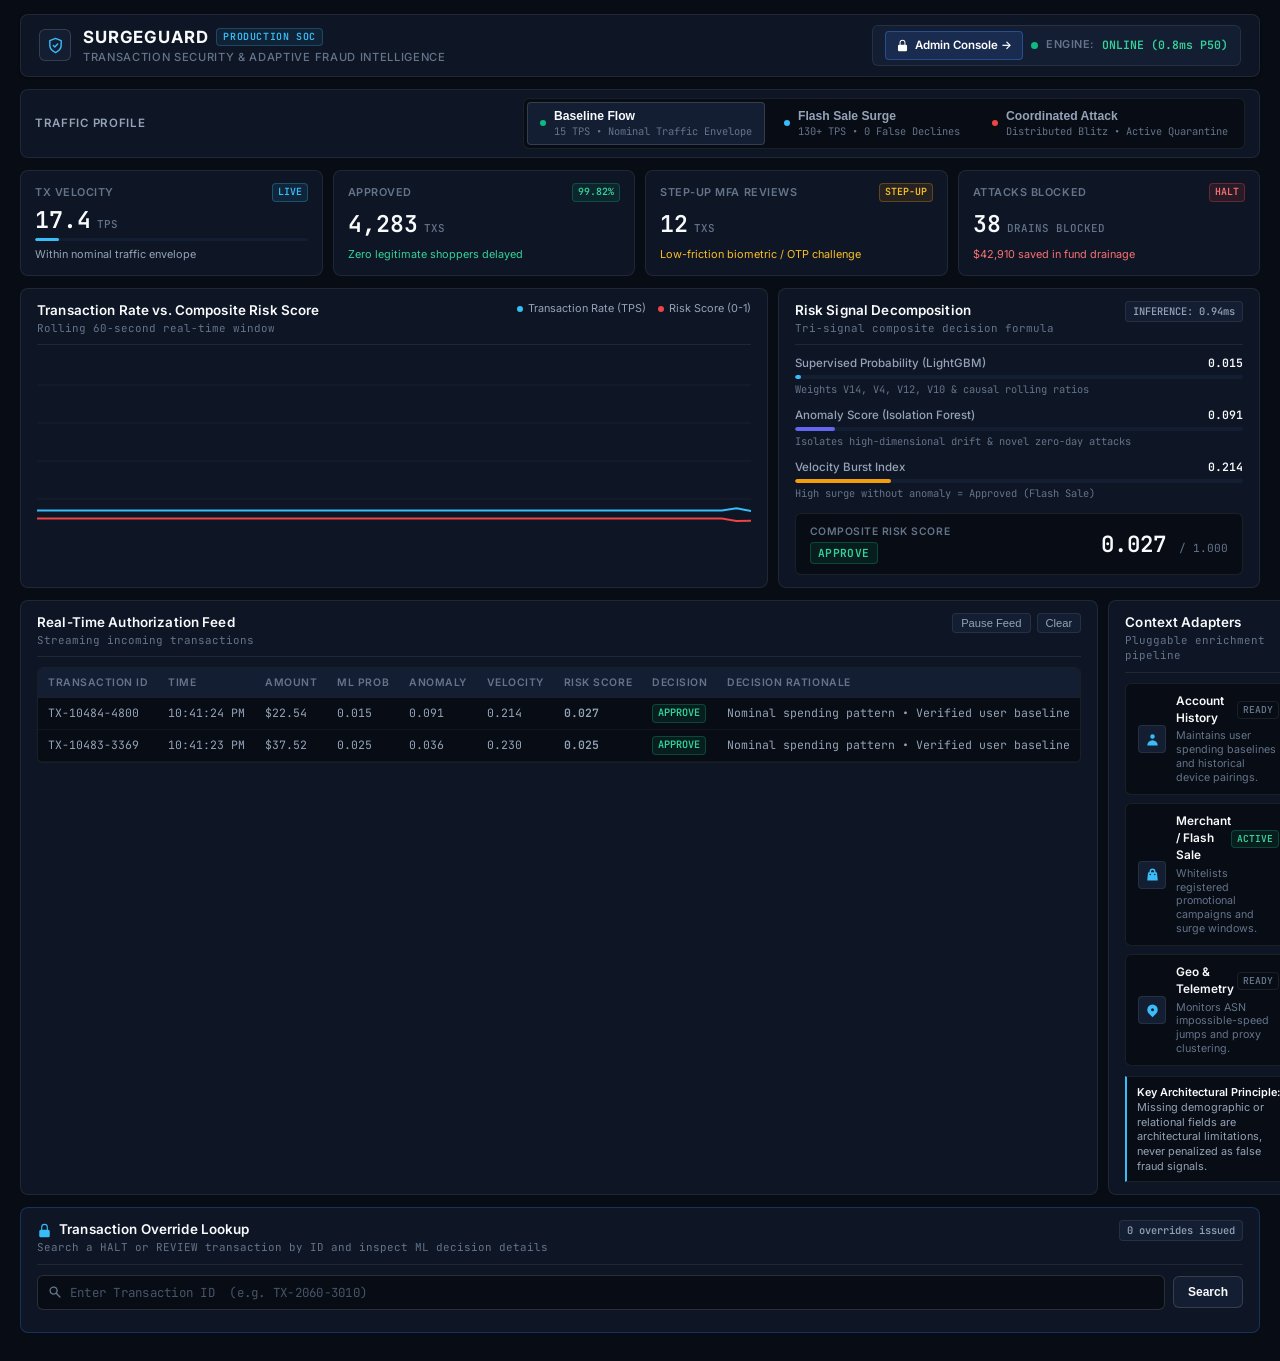
==== commit 29078532: "Human Feedback Learning" ====
--- a/dashboard/index.html
+++ b/dashboard/index.html
@@ -3,13 +3,15 @@
 <head>
   <meta charset="UTF-8" />
   <meta name="viewport" content="width=device-width, initial-scale=1.0" />
-  <title>Securing the Surge — Real-Time Transaction Intelligence</title>
+  <title>SurgeGuard — Real-Time Transaction Security &amp; Fraud Intelligence</title>
+  <meta name="description" content="Production fraud intelligence engine protecting digital transactions during peak e-commerce surge events." />
   <link rel="preconnect" href="https://fonts.googleapis.com">
   <link rel="preconnect" href="https://fonts.gstatic.com" crossorigin>
   <link href="https://fonts.googleapis.com/css2?family=Inter:wght@400;500;600;700&family=JetBrains+Mono:wght@400;500;600&display=swap" rel="stylesheet">
   <link rel="stylesheet" href="style.css" />
 </head>
 <body class="dark-theme">
+
   <!-- Top Navigation Bar -->
   <header class="navbar">
     <div class="nav-brand">
@@ -22,19 +24,19 @@
       <div class="brand-text">
         <div class="brand-title-row">
           <h1 class="brand-title">SurgeGuard</h1>
-          <span class="brand-env-tag">PRODUCTION</span>
-        </div>
-        <p class="brand-subtitle">Real-Time Transaction Risk Engine & Adaptive Bot Defense</p>
-      </div>
-    </div>
-
-    <!-- System Status Bar -->
+          <span class="brand-env-tag">PRODUCTION SOC</span>
+        </div>
+        <p class="brand-subtitle">TRANSACTION SECURITY &amp; ADAPTIVE FRAUD INTELLIGENCE</p>
+      </div>
+    </div>
+
+    <!-- Live Telemetry Status Bar -->
     <div class="system-status">
-      <a id="adminConsoleLink" href="/admin" class="admin-console-link" title="Open Admin Override Console">
+      <a id="adminConsoleLink" href="/admin" class="admin-console-link" title="Open Fraud Operations &amp; Admin Override Console">
         <svg viewBox="0 0 20 20" fill="currentColor" width="13" height="13" aria-hidden="true">
           <path fill-rule="evenodd" d="M10 1a4.5 4.5 0 00-4.5 4.5V9H5a2 2 0 00-2 2v6a2 2 0 002 2h10a2 2 0 002-2v-6a2 2 0 00-2-2h-.5V5.5A4.5 4.5 0 0010 1zm3 8V5.5a3 3 0 10-6 0V9h6z" clip-rule="evenodd" />
         </svg>
-        Admin Console
+        Admin Console &#8594;
       </a>
       <span class="status-indicator-dot"></span>
       <span class="status-label">ENGINE:</span>
@@ -46,21 +48,21 @@
   <section class="scenario-panel">
     <div class="scenario-header">
       <div class="scenario-intro">
-        <div class="scenario-tag">Scenario</div>
+        <span class="scenario-tag">Traffic Profile</span>
       </div>
       <div class="scenario-buttons" role="tablist">
         <button id="btnScenarioNormal" class="btn-scenario active" data-scenario="normal" role="tab" aria-selected="true">
           <div class="btn-scenario-indicator"></div>
           <div class="btn-content">
             <span class="scenario-btn-name">Baseline Flow</span>
-            <span class="scenario-btn-desc">15 TPS • Nominal Shopping</span>
+            <span class="scenario-btn-desc">15 TPS • Nominal Traffic Envelope</span>
           </div>
         </button>
         <button id="btnScenarioFlashSale" class="btn-scenario" data-scenario="flash_sale" role="tab" aria-selected="false">
           <div class="btn-scenario-indicator indicator-surge"></div>
           <div class="btn-content">
             <span class="scenario-btn-name">Flash Sale Surge</span>
-            <span class="scenario-btn-desc">120+ TPS • 0 False Declines</span>
+            <span class="scenario-btn-desc">130+ TPS • 0 False Declines</span>
           </div>
         </button>
         <button id="btnScenarioBotAttack" class="btn-scenario" data-scenario="bot_attack" role="tab" aria-selected="false">
@@ -80,7 +82,7 @@
     <div class="kpi-row">
       <div class="kpi-card" id="cardTps">
         <div class="kpi-header">
-          <span class="kpi-label">Tx velocity</span>
+          <span class="kpi-label">Tx Velocity</span>
           <span class="kpi-chip speed">LIVE</span>
         </div>
         <div class="kpi-value-row">
@@ -90,7 +92,7 @@
         <div class="progress-bar-container">
           <div id="kpiTpsBar" class="progress-bar-fill" style="width: 15%"></div>
         </div>
-        <span class="kpi-meta" id="kpiTpsMeta">Within normal nominal envelope</span>
+        <span class="kpi-meta" id="kpiTpsMeta">Within nominal nominal envelope</span>
       </div>
 
       <div class="kpi-card" id="cardApprovals">
@@ -107,7 +109,7 @@
 
       <div class="kpi-card" id="cardReviews">
         <div class="kpi-header">
-          <span class="kpi-label">MFA reviews</span>
+          <span class="kpi-label">Step-Up MFA Reviews</span>
           <span class="kpi-chip review">STEP-UP</span>
         </div>
         <div class="kpi-value-row">
@@ -119,7 +121,7 @@
 
       <div class="kpi-card" id="cardHalted">
         <div class="kpi-header">
-          <span class="kpi-label">Attacks blocked</span>
+          <span class="kpi-label">Attacks Blocked</span>
           <span class="kpi-chip halt">HALT</span>
         </div>
         <div class="kpi-value-row">
@@ -136,16 +138,16 @@
       <div class="glass-panel stream-chart-panel">
         <div class="panel-header">
           <div>
-            <h3 class="panel-title">Transaction Rate vs. Risk Score</h3>
-            <p class="panel-subtitle">Rolling 60-second window</p>
+            <h3 class="panel-title">Transaction Rate vs. Composite Risk Score</h3>
+            <p class="panel-subtitle">Rolling 60-second real-time window</p>
           </div>
           <div class="chart-legend">
-            <span class="legend-item"><span class="legend-dot dot-velocity"></span> Transaction Rate</span>
-            <span class="legend-item"><span class="legend-dot dot-risk"></span> Risk Score</span>
+            <span class="legend-item"><span class="legend-dot dot-velocity"></span> Transaction Rate (TPS)</span>
+            <span class="legend-item"><span class="legend-dot dot-risk"></span> Risk Score (0-1)</span>
           </div>
         </div>
         <div class="canvas-container">
-          <canvas id="velocityCanvas" width="700" height="200"></canvas>
+          <canvas id="velocityCanvas" width="700" height="180"></canvas>
         </div>
       </div>
 
@@ -153,8 +155,8 @@
       <div class="glass-panel risk-engine-panel">
         <div class="panel-header">
           <div>
-            <h3 class="panel-title">Risk Signal Breakdown</h3>
-            <p class="panel-subtitle">Composite decision formula</p>
+            <h3 class="panel-title">Risk Signal Decomposition</h3>
+            <p class="panel-subtitle">Tri-signal composite decision formula</p>
           </div>
           <div class="badge-tag">INFERENCE: 0.94ms</div>
         </div>
@@ -162,29 +164,29 @@
         <div class="signal-breakdown">
           <div class="signal-item">
             <div class="signal-label-row">
-              <span class="signal-name">Supervised (LightGBM)</span>
+              <span class="signal-name">Supervised Probability (LightGBM)</span>
               <span id="sigMlValue" class="signal-val">0.032</span>
             </div>
             <div class="signal-bar">
               <div id="sigMlBar" class="signal-bar-fill bar-cyan" style="width: 3.2%"></div>
             </div>
-            <span class="signal-subtext">Weights V14, V4, V12, V10 & time-derived ratios</span>
+            <span class="signal-subtext">Weights V14, V4, V12, V10 &amp; causal rolling ratios</span>
           </div>
 
           <div class="signal-item">
             <div class="signal-label-row">
-              <span class="signal-name">Isolation Forest anomaly</span>
+              <span class="signal-name">Anomaly Score (Isolation Forest)</span>
               <span id="sigIsoValue" class="signal-val">0.081</span>
             </div>
             <div class="signal-bar">
               <div id="sigIsoBar" class="signal-bar-fill bar-purple" style="width: 8.1%"></div>
             </div>
-            <span class="signal-subtext">Isolates high-dimensional drift & zero-day attacks</span>
+            <span class="signal-subtext">Isolates high-dimensional drift &amp; novel zero-day attacks</span>
           </div>
 
           <div class="signal-item">
             <div class="signal-label-row">
-              <span class="signal-name">Velocity burst index</span>
+              <span class="signal-name">Velocity Burst Index</span>
               <span id="sigBurstValue" class="signal-val">0.120</span>
             </div>
             <div class="signal-bar">
@@ -197,7 +199,7 @@
         <!-- Composite Score Gauge -->
         <div class="composite-score-box">
           <div class="gauge-info">
-            <span class="gauge-title">COMPOSITE RISK SCORE</span>
+            <span class="gauge-title">Composite Risk Score</span>
             <span id="gaugeDecisionBadge" class="decision-badge approve">APPROVE</span>
           </div>
           <div class="gauge-big-num">
@@ -214,8 +216,8 @@
       <div class="glass-panel ledger-panel">
         <div class="panel-header">
           <div>
-            <h3 class="panel-title">Authorization Feed</h3>
-            <p class="panel-subtitle">Live incoming transactions</p>
+            <h3 class="panel-title">Real-Time Authorization Feed</h3>
+            <p class="panel-subtitle">Streaming incoming transactions</p>
           </div>
           <div class="feed-controls">
             <button id="btnPauseStream" class="btn-action">Pause Feed</button>
@@ -250,13 +252,13 @@
         <div class="panel-header">
           <div>
             <h3 class="panel-title">Context Adapters</h3>
-            <p class="panel-subtitle">Pluggable enrichment modules</p>
+            <p class="panel-subtitle">Pluggable enrichment pipeline</p>
           </div>
         </div>
         <div class="adapter-list">
           <div class="adapter-card active">
             <div class="adapter-icon" aria-hidden="true">
-              <svg viewBox="0 0 20 20" fill="currentColor" width="16" height="16">
+              <svg viewBox="0 0 20 20" fill="currentColor" width="15" height="15">
                 <path fill-rule="evenodd" d="M10 9a3 3 0 100-6 3 3 0 000 6zm-7 9a7 7 0 1114 0H3z" clip-rule="evenodd" />
               </svg>
             </div>
@@ -271,7 +273,7 @@
 
           <div class="adapter-card active">
             <div class="adapter-icon" aria-hidden="true">
-              <svg viewBox="0 0 20 20" fill="currentColor" width="16" height="16">
+              <svg viewBox="0 0 20 20" fill="currentColor" width="15" height="15">
                 <path fill-rule="evenodd" d="M10 2a4 4 0 00-4 4v1H5a1 1 0 00-.994.89l-1 9A1 1 0 004 18h12a1 1 0 00.994-1.11l-1-9A1 1 0 0015 7h-1V6a4 4 0 00-4-4zm2 5V6a2 2 0 10-4 0v1h4zm-6 3a1 1 0 112 0 1 1 0 01-2 0zm7-1a1 1 0 100 2 1 1 0 000-2z" clip-rule="evenodd" />
               </svg>
             </div>
@@ -286,7 +288,7 @@
 
           <div class="adapter-card active">
             <div class="adapter-icon" aria-hidden="true">
-              <svg viewBox="0 0 20 20" fill="currentColor" width="16" height="16">
+              <svg viewBox="0 0 20 20" fill="currentColor" width="15" height="15">
                 <path fill-rule="evenodd" d="M5.05 4.05a7 7 0 119.9 9.9L10 18.9l-4.95-4.95a7 7 0 010-9.9zM10 11a2 2 0 100-4 2 2 0 000 4z" clip-rule="evenodd" />
               </svg>
             </div>
@@ -306,7 +308,7 @@
       </div>
     </div>
 
-    <!-- Row 4: Admin Override Panel -->
+    <!-- Row 4: Admin Quick Lookup Panel -->
     <div class="admin-override-section">
       <div class="glass-panel admin-panel">
         <div class="panel-header">
@@ -315,9 +317,9 @@
               <svg class="admin-panel-icon" viewBox="0 0 20 20" fill="currentColor" width="15" height="15" aria-hidden="true">
                 <path fill-rule="evenodd" d="M10 1a4.5 4.5 0 00-4.5 4.5V9H5a2 2 0 00-2 2v6a2 2 0 002 2h10a2 2 0 002-2v-6a2 2 0 00-2-2h-.5V5.5A4.5 4.5 0 0010 1zm3 8V5.5a3 3 0 10-6 0V9h6z" clip-rule="evenodd" />
               </svg>
-              Admin Transaction Override
+              Transaction Override Lookup
             </h3>
-            <p class="panel-subtitle">Search a HALT or REVIEW transaction by ID and approve if ML decision is incorrect</p>
+            <p class="panel-subtitle">Search a HALT or REVIEW transaction by ID and inspect ML decision details</p>
           </div>
           <div class="badge-tag" id="adminOverrideCount">0 overrides issued</div>
         </div>
@@ -332,7 +334,7 @@
               id="adminTxIdInput"
               class="admin-search-input"
               type="text"
-              placeholder="Enter Transaction ID  (e.g. TX-172800-4291)"
+              placeholder="Enter Transaction ID  (e.g. TX-2060-3010)"
               autocomplete="off"
               spellcheck="false"
             />
--- a/dashboard/style.css
+++ b/dashboard/style.css
@@ -1,40 +1,48 @@
-/* -------------------------------------------------------------
-   SurgeGuard — Professional Enterprise Transaction Risk Console
-   Restrained, high-contrast, human-designed fintech dashboard
-   ------------------------------------------------------------- */
+/* ==========================================================================
+   SurgeGuard — Banking Transaction Security & Fraud Intelligence Console
+   Enterprise SOC / Financial Risk Management Design System
+   ========================================================================== */
 
 :root {
-  /* Core Neutral Palette (Solid, High Contrast) */
-  --bg-page: #0b0f19;
-  --bg-surface: #111827;
-  --bg-elevated: #162032;
-  --bg-hover: #1c283f;
-  
-  --border-subtle: #1e293b;
-  --border-strong: #334155;
+  /* Surface & Base Hierarchy (Deep charcoal & navy institutional palette) */
+  --bg-page: #080c14;
+  --bg-surface: #0e1524;
+  --bg-surface-elevated: #141e32;
+  --bg-surface-hover: #1a2740;
+  --bg-surface-active: #20304e;
+  --bg-input: #0a0f1a;
+
+  /* Restrained Low-Contrast Borders */
+  --border-subtle: rgba(255, 255, 255, 0.08);
+  --border-medium: rgba(255, 255, 255, 0.14);
+  --border-strong: rgba(255, 255, 255, 0.22);
   --border-focus: #3b82f6;
 
-  /* Restrained Functional Semantic Colors (Non-Neon) */
-  --primary: #2563eb;
-  --primary-hover: #1d4ed8;
-  --primary-subtle: rgba(37, 99, 235, 0.12);
-
+  /* Semantic Banking Functional Palette (Strictly Informative, Non-Neon) */
   --color-approved: #10b981;
   --bg-approved: rgba(16, 185, 129, 0.10);
-  --border-approved: rgba(16, 185, 129, 0.30);
+  --border-approved: rgba(16, 185, 129, 0.28);
+  --text-approved: #34d399;
 
   --color-review: #f59e0b;
   --bg-review: rgba(245, 158, 11, 0.10);
-  --border-review: rgba(245, 158, 11, 0.30);
+  --border-review: rgba(245, 158, 11, 0.28);
+  --text-review: #fbbf24;
 
   --color-halt: #ef4444;
   --bg-halt: rgba(239, 68, 68, 0.12);
-  --border-halt: rgba(239, 68, 68, 0.35);
+  --border-halt: rgba(239, 68, 68, 0.32);
+  --text-halt: #f87171;
 
   --color-velocity: #38bdf8;
   --bg-velocity: rgba(56, 189, 248, 0.10);
-
-  /* Typography Colors */
+  --border-velocity: rgba(56, 189, 248, 0.28);
+
+  --color-system: #6366f1;
+  --bg-system: rgba(99, 102, 241, 0.10);
+  --border-system: rgba(99, 102, 241, 0.28);
+
+  /* High-Contrast Crisp Typography */
   --text-primary: #f8fafc;
   --text-secondary: #94a3b8;
   --text-tertiary: #64748b;
@@ -44,15 +52,18 @@
   --font-sans: 'Inter', system-ui, -apple-system, BlinkMacSystemFont, 'Segoe UI', Roboto, sans-serif;
   --font-mono: 'JetBrains Mono', 'SFMono-Regular', Consolas, monospace;
 
-  /* Restrained Geometry (No giant pill shapes) */
-  --radius-sm: 3px;
-  --radius-md: 5px;
-  --radius-lg: 6px;
-
-  /* Elevation (Crisp 1px border with minimal flat shadow) */
-  --shadow-sm: 0 1px 2px 0 rgba(0, 0, 0, 0.3);
-}
-
+  /* Geometry & Elevation */
+  --radius-sm: 4px;
+  --radius-md: 6px;
+  --radius-lg: 8px;
+  --shadow-subtle: 0 1px 3px 0 rgba(0, 0, 0, 0.4);
+  --shadow-panel: 0 4px 12px -2px rgba(0, 0, 0, 0.5);
+  --shadow-modal: 0 20px 45px -5px rgba(0, 0, 0, 0.8), 0 0 0 1px rgba(255, 255, 255, 0.1);
+}
+
+/* -------------------------------------------------------------
+   Global Resets & Foundation
+   ------------------------------------------------------------- */
 * {
   box-sizing: border-box;
   margin: 0;
@@ -63,23 +74,32 @@
   background-color: var(--bg-page);
   color: var(--text-primary);
   font-family: var(--font-sans);
-  font-size: 14px;
-  line-height: 1.5;
+  font-size: 13px;
+  line-height: 1.45;
   min-height: 100vh;
-  padding: 16px 24px 36px;
+  padding: 14px 20px 28px;
   -webkit-font-smoothing: antialiased;
   -moz-osx-font-smoothing: grayscale;
 }
 
-/* Main content grid — no extra styling, just structure */
-.dashboard-grid {
-  display: flex;
-  flex-direction: column;
-  gap: 0;
+/* Scrollbar Customization */
+::-webkit-scrollbar {
+  width: 6px;
+  height: 6px;
+}
+::-webkit-scrollbar-track {
+  background: var(--bg-page);
+}
+::-webkit-scrollbar-thumb {
+  background: var(--border-medium);
+  border-radius: var(--radius-sm);
+}
+::-webkit-scrollbar-thumb:hover {
+  background: var(--text-tertiary);
 }
 
 /* -------------------------------------------------------------
-   Top Navigation Bar (Clean & Professional)
+   Top Navigation Bar (Enterprise SOC Header)
    ------------------------------------------------------------- */
 .navbar {
   display: flex;
@@ -88,9 +108,9 @@
   background: var(--bg-surface);
   border: 1px solid var(--border-subtle);
   border-radius: var(--radius-lg);
-  padding: 11px 20px;
-  margin-bottom: 14px;
-  box-shadow: none;
+  padding: 10px 18px;
+  margin-bottom: 12px;
+  box-shadow: var(--shadow-subtle);
 }
 
 .nav-brand {
@@ -102,18 +122,18 @@
 .brand-shield {
   width: 32px;
   height: 32px;
-  background: var(--bg-elevated);
-  border: 1px solid var(--border-strong);
+  background: var(--bg-surface-elevated);
+  border: 1px solid var(--border-medium);
   border-radius: var(--radius-md);
   display: flex;
   align-items: center;
   justify-content: center;
-  color: var(--primary);
+  color: var(--color-velocity);
 }
 
 .brand-shield svg {
-  width: 18px;
-  height: 18px;
+  width: 17px;
+  height: 17px;
 }
 
 .brand-title-row {
@@ -124,57 +144,83 @@
 
 .brand-title {
   font-size: 1.05rem;
-  font-weight: 600;
-  color: var(--text-primary);
-  letter-spacing: -0.2px;
+  font-weight: 700;
+  color: var(--text-primary);
+  letter-spacing: 0.05em;
+  text-transform: uppercase;
 }
 
 .brand-env-tag {
   font-family: var(--font-mono);
   font-size: 0.62rem;
+  font-weight: 600;
+  padding: 1px 6px;
+  border-radius: var(--radius-sm);
+  background: rgba(56, 189, 248, 0.08);
+  color: var(--color-velocity);
+  border: 1px solid rgba(56, 189, 248, 0.25);
+  letter-spacing: 0.06em;
+}
+
+.brand-subtitle {
+  font-size: 0.70rem;
+  color: var(--text-tertiary);
   font-weight: 500;
-  padding: 1px 5px;
-  border-radius: var(--radius-sm);
-  background: transparent;
-  color: var(--text-disabled);
-  border: 1px solid var(--border-subtle);
-  letter-spacing: 0.3px;
-}
-
-.brand-subtitle {
-  font-size: 0.75rem;
-  color: var(--text-tertiary);
-  font-weight: 400;
-}
-
+  letter-spacing: 0.06em;
+  text-transform: uppercase;
+}
+
+/* System Status & Navigation Actions */
 .system-status {
   display: flex;
   align-items: center;
   gap: 8px;
-  background: var(--bg-elevated);
-  padding: 6px 12px;
+  background: var(--bg-surface-elevated);
+  padding: 5px 12px;
   border-radius: var(--radius-md);
   border: 1px solid var(--border-subtle);
 }
 
+.telemetry-chip {
+  display: inline-flex;
+  align-items: center;
+  gap: 5px;
+  font-size: 0.68rem;
+  font-family: var(--font-mono);
+  color: var(--text-secondary);
+  padding: 2px 6px;
+  border-radius: var(--radius-sm);
+  background: rgba(255, 255, 255, 0.03);
+  border: 1px solid var(--border-subtle);
+}
+
+.telemetry-dot {
+  width: 6px;
+  height: 6px;
+  border-radius: 50%;
+  background: var(--color-approved);
+}
+.telemetry-dot.amber { background: var(--color-review); }
+.telemetry-dot.rose  { background: var(--color-halt); }
+
 .admin-console-link {
-  display: flex;
-  align-items: center;
-  gap: 5px;
+  display: inline-flex;
+  align-items: center;
+  gap: 6px;
   font-size: 0.72rem;
   font-weight: 600;
-  color: var(--primary);
+  color: #fff;
   text-decoration: none;
-  padding: 3px 8px 3px 6px;
-  border-radius: var(--radius-sm);
-  border: 1px solid rgba(37, 99, 235, 0.35);
-  background: rgba(37, 99, 235, 0.08);
-  transition: all 0.14s ease;
-  margin-right: 4px;
+  padding: 5px 10px;
+  border-radius: var(--radius-sm);
+  border: 1px solid rgba(59, 130, 246, 0.4);
+  background: rgba(59, 130, 246, 0.15);
+  transition: all 0.15s ease;
 }
 .admin-console-link:hover {
-  background: rgba(37, 99, 235, 0.18);
-  border-color: var(--primary);
+  background: rgba(59, 130, 246, 0.25);
+  border-color: #3b82f6;
+  color: #fff;
 }
 
 .status-indicator-dot {
@@ -185,85 +231,85 @@
 }
 
 .status-label {
-  font-size: 0.7rem;
-  font-weight: 600;
-  color: var(--text-tertiary);
-  letter-spacing: 0.4px;
+  font-size: 0.68rem;
+  font-weight: 600;
+  color: var(--text-tertiary);
+  letter-spacing: 0.05em;
+  text-transform: uppercase;
 }
 
 .status-badge {
   font-family: var(--font-mono);
-  font-size: 0.75rem;
-  font-weight: 500;
-  color: var(--color-approved);
+  font-size: 0.72rem;
+  font-weight: 600;
+  color: var(--text-approved);
 }
 
 /* -------------------------------------------------------------
-   Scenario Control Panel (Segmented Practical Toolbar)
+   Scenario Control Panel (Restrained Segmented Bar)
    ------------------------------------------------------------- */
-/* Scenario toolbar — a narrow strip, not a full card */
 .scenario-panel {
   background: var(--bg-surface);
   border: 1px solid var(--border-subtle);
   border-radius: var(--radius-lg);
-  padding: 10px 16px;
-  margin-bottom: 14px;
-  box-shadow: none;
+  padding: 8px 14px;
+  margin-bottom: 12px;
 }
 
 .scenario-header {
   display: flex;
   justify-content: space-between;
   align-items: center;
-  gap: 16px;
+  gap: 14px;
   flex-wrap: wrap;
 }
 
-/* Left side: just a short label, no h2 heading needed here */
+.scenario-intro {
+  display: flex;
+  align-items: center;
+  gap: 8px;
+}
+
 .scenario-tag {
-  font-size: 0.78rem;
-  font-weight: 500;
+  font-size: 0.72rem;
+  font-weight: 600;
   color: var(--text-secondary);
-  letter-spacing: 0;
-}
-
-/* Hide the marketing heading/description — the buttons are self-explanatory */
-.scenario-title { display: none; }
-.scenario-desc { display: none; }
+  text-transform: uppercase;
+  letter-spacing: 0.06em;
+}
 
 .scenario-buttons {
   display: flex;
+  gap: 6px;
+  background: var(--bg-page);
+  padding: 3px;
+  border-radius: var(--radius-md);
+  border: 1px solid var(--border-subtle);
+}
+
+.btn-scenario {
+  display: flex;
+  align-items: center;
   gap: 8px;
-  background: var(--bg-page);
-  padding: 4px;
-  border-radius: var(--radius-md);
-  border: 1px solid var(--border-subtle);
-}
-
-.btn-scenario {
-  display: flex;
-  align-items: center;
-  gap: 10px;
   background: transparent;
   border: 1px solid transparent;
   color: var(--text-secondary);
-  padding: 8px 14px;
+  padding: 6px 12px;
   border-radius: var(--radius-sm);
   cursor: pointer;
-  transition: all 0.15s ease;
+  transition: all 0.12s ease;
   text-align: left;
 }
 
 .btn-scenario:hover {
-  background: var(--bg-elevated);
+  background: var(--bg-surface-elevated);
   color: var(--text-primary);
 }
 
 .btn-scenario.active {
-  background: var(--bg-elevated);
-  border-color: var(--border-strong);
-  color: var(--text-primary);
-  box-shadow: none;
+  background: var(--bg-surface-elevated);
+  border-color: var(--border-medium);
+  color: var(--text-primary);
 }
 
 .btn-scenario-indicator {
@@ -283,92 +329,95 @@
 
 .scenario-btn-name {
   display: block;
-  font-weight: 500;
-  font-size: 0.8rem;
+  font-weight: 600;
+  font-size: 0.76rem;
   line-height: 1.2;
 }
 
 .scenario-btn-desc {
   display: block;
-  font-size: 0.69rem;
-  color: var(--text-tertiary);
+  font-size: 0.65rem;
+  color: var(--text-tertiary);
+  font-family: var(--font-mono);
   margin-top: 1px;
 }
 
 /* -------------------------------------------------------------
-   KPI Summary Row
+   KPI Summary Grid
    ------------------------------------------------------------- */
 .kpi-row {
   display: grid;
   grid-template-columns: repeat(4, 1fr);
-  gap: 12px;
-  margin-bottom: 14px;
-}
-
-@media (max-width: 1024px) {
-  .kpi-row {
-    grid-template-columns: repeat(2, 1fr);
-  }
-}
-
+  gap: 10px;
+  margin-bottom: 12px;
+}
+
+@media (max-width: 1080px) {
+  .kpi-row { grid-template-columns: repeat(2, 1fr); }
+}
 @media (max-width: 640px) {
-  .kpi-row {
-    grid-template-columns: 1fr;
-  }
+  .kpi-row { grid-template-columns: 1fr; }
 }
 
 .kpi-card {
   background: var(--bg-surface);
   border: 1px solid var(--border-subtle);
   border-radius: var(--radius-lg);
-  padding: 14px 16px;
-  box-shadow: none;
+  padding: 12px 14px;
+  display: flex;
+  flex-direction: column;
+  justify-content: space-between;
+  transition: border-color 0.15s ease;
+}
+
+.kpi-card:hover {
+  border-color: var(--border-medium);
 }
 
 .kpi-header {
   display: flex;
   justify-content: space-between;
   align-items: center;
-  margin-bottom: 8px;
-}
-
-/* Sentence-case labels, no all-caps shouting */
+  margin-bottom: 6px;
+}
+
 .kpi-label {
-  font-size: 0.72rem;
-  font-weight: 500;
-  color: var(--text-tertiary);
-  letter-spacing: 0;
+  font-size: 0.68rem;
+  font-weight: 600;
+  color: var(--text-tertiary);
+  text-transform: uppercase;
+  letter-spacing: 0.05em;
 }
 
 .kpi-chip {
   font-family: var(--font-mono);
-  font-size: 0.65rem;
-  font-weight: 600;
-  padding: 2px 6px;
+  font-size: 0.62rem;
+  font-weight: 600;
+  padding: 1px 5px;
   border-radius: var(--radius-sm);
 }
 
 .kpi-chip.speed {
   background: var(--bg-velocity);
   color: var(--color-velocity);
-  border: 1px solid rgba(56, 189, 248, 0.25);
+  border: 1px solid var(--border-velocity);
 }
 
 .kpi-chip.approved {
   background: var(--bg-approved);
-  color: var(--color-approved);
+  color: var(--text-approved);
   border: 1px solid var(--border-approved);
 }
 
 .kpi-chip.review {
   background: var(--bg-review);
-  color: var(--color-review);
+  color: var(--text-review);
   border: 1px solid var(--border-review);
 }
 
 .kpi-chip.halt {
   background: var(--bg-halt);
-  color: var(--color-halt);
+  color: var(--text-halt);
   border: 1px solid var(--border-halt);
 }
 
@@ -376,119 +425,117 @@
   display: flex;
   align-items: baseline;
   gap: 6px;
-  margin-bottom: 8px;
+  margin-bottom: 6px;
 }
 
 .kpi-number {
   font-family: var(--font-mono);
-  font-size: 1.5rem;
-  font-weight: 500;
+  font-size: 1.45rem;
+  font-weight: 600;
   color: var(--text-primary);
   font-variant-numeric: tabular-nums;
   line-height: 1;
 }
 
 .kpi-unit {
-  font-size: 0.72rem;
+  font-size: 0.68rem;
   font-weight: 500;
   color: var(--text-tertiary);
+  font-family: var(--font-mono);
 }
 
 .progress-bar-container {
-  height: 4px;
-  background: var(--bg-elevated);
+  height: 3px;
+  background: var(--bg-surface-elevated);
   border-radius: var(--radius-sm);
   overflow: hidden;
-  margin-bottom: 8px;
+  margin-bottom: 6px;
 }
 
 .progress-bar-fill {
   height: 100%;
-  background: var(--primary);
+  background: var(--color-velocity);
   border-radius: var(--radius-sm);
   transition: width 0.25s ease;
 }
 
 .kpi-meta {
-  font-size: 0.72rem;
+  font-size: 0.68rem;
   color: var(--text-secondary);
   display: block;
 }
 
-.text-emerald { color: var(--color-approved); }
-.text-amber { color: var(--color-review); }
-.text-rose { color: var(--color-halt); }
+.text-emerald { color: var(--text-approved); }
+.text-amber   { color: var(--text-review); }
+.text-rose    { color: var(--text-halt); }
 
 /* -------------------------------------------------------------
-   Viz & Signal Row
+   Visualization & Signal Row
    ------------------------------------------------------------- */
 .viz-row {
   display: grid;
-  grid-template-columns: 1.5fr 1fr;
-  gap: 12px;
-  margin-bottom: 14px;
-}
-
-@media (max-width: 960px) {
-  .viz-row {
-    grid-template-columns: 1fr;
-  }
+  grid-template-columns: 1.55fr 1fr;
+  gap: 10px;
+  margin-bottom: 12px;
+}
+
+@media (max-width: 980px) {
+  .viz-row { grid-template-columns: 1fr; }
 }
 
 .glass-panel {
   background: var(--bg-surface);
   border: 1px solid var(--border-subtle);
   border-radius: var(--radius-lg);
-  padding: 14px 18px;
-  box-shadow: none;
+  padding: 12px 16px;
 }
 
 .panel-header {
   display: flex;
   justify-content: space-between;
   align-items: flex-start;
-  margin-bottom: 14px;
+  margin-bottom: 10px;
   border-bottom: 1px solid var(--border-subtle);
-  padding-bottom: 12px;
+  padding-bottom: 8px;
 }
 
 .panel-title {
-  font-size: 0.88rem;
-  font-weight: 600;
-  color: var(--text-primary);
-  margin-bottom: 2px;
+  font-size: 0.84rem;
+  font-weight: 600;
+  color: var(--text-primary);
+  letter-spacing: 0.01em;
 }
 
 .panel-subtitle {
-  font-size: 0.72rem;
-  color: var(--text-tertiary);
+  font-size: 0.68rem;
+  color: var(--text-tertiary);
+  font-family: var(--font-mono);
 }
 
 .chart-legend {
   display: flex;
-  gap: 14px;
+  gap: 12px;
 }
 
 .legend-item {
   display: flex;
   align-items: center;
-  gap: 6px;
-  font-size: 0.72rem;
+  gap: 5px;
+  font-size: 0.68rem;
   color: var(--text-secondary);
 }
 
 .legend-dot {
-  width: 7px;
-  height: 7px;
+  width: 6px;
+  height: 6px;
   border-radius: 50%;
 }
-
 .dot-velocity { background: var(--color-velocity); }
-.dot-risk { background: var(--color-halt); }
+.dot-risk     { background: var(--color-halt); }
 
 .canvas-container {
   width: 100%;
-  height: 190px;
+  height: 180px;
   position: relative;
 }
 
@@ -500,46 +547,47 @@
 
 .badge-tag {
   font-family: var(--font-mono);
-  font-size: 0.68rem;
+  font-size: 0.65rem;
   font-weight: 500;
   color: var(--text-secondary);
-  background: var(--bg-elevated);
-  padding: 3px 8px;
-  border-radius: var(--radius-sm);
-  border: 1px solid var(--border-subtle);
-}
-
-/* Signal Decomposition */
+  background: var(--bg-surface-elevated);
+  padding: 2px 7px;
+  border-radius: var(--radius-sm);
+  border: 1px solid var(--border-subtle);
+}
+
+/* Tri-Signal Decomposition */
 .signal-breakdown {
   display: flex;
   flex-direction: column;
-  gap: 12px;
-  margin-bottom: 16px;
+  gap: 10px;
+  margin-bottom: 12px;
 }
 
 .signal-item {
   display: flex;
   flex-direction: column;
-  gap: 4px;
+  gap: 3px;
 }
 
 .signal-label-row {
   display: flex;
   justify-content: space-between;
-  font-size: 0.75rem;
+  font-size: 0.72rem;
   font-weight: 500;
   color: var(--text-secondary);
 }
 
 .signal-val {
   font-family: var(--font-mono);
+  font-weight: 600;
   color: var(--text-primary);
   font-variant-numeric: tabular-nums;
 }
 
 .signal-bar {
-  height: 5px;
-  background: var(--bg-elevated);
+  height: 4px;
+  background: var(--bg-surface-elevated);
   border-radius: var(--radius-sm);
   overflow: hidden;
 }
@@ -550,13 +598,14 @@
   transition: width 0.2s ease;
 }
 
-.bar-cyan { background: var(--primary); }
-.bar-purple { background: #8b5cf6; }
-.bar-gold { background: var(--color-review); }
+.bar-cyan   { background: var(--color-velocity); }
+.bar-purple { background: var(--color-system); }
+.bar-gold   { background: var(--color-review); }
 
 .signal-subtext {
-  font-size: 0.68rem;
-  color: var(--text-tertiary);
+  font-size: 0.65rem;
+  color: var(--text-tertiary);
+  font-family: var(--font-mono);
 }
 
 /* Composite Box */
@@ -564,7 +613,7 @@
   background: var(--bg-page);
   border: 1px solid var(--border-subtle);
   border-radius: var(--radius-md);
-  padding: 12px 16px;
+  padding: 10px 14px;
   display: flex;
   justify-content: space-between;
   align-items: center;
@@ -572,89 +621,90 @@
 
 .gauge-title {
   display: block;
-  font-size: 0.68rem;
-  font-weight: 600;
-  color: var(--text-tertiary);
-  margin-bottom: 4px;
+  font-size: 0.65rem;
+  font-weight: 600;
+  color: var(--text-tertiary);
+  text-transform: uppercase;
+  letter-spacing: 0.05em;
+  margin-bottom: 3px;
 }
 
 .decision-badge {
   display: inline-block;
   font-family: var(--font-mono);
-  font-size: 0.75rem;
-  font-weight: 600;
-  padding: 3px 8px;
-  border-radius: var(--radius-sm);
-  letter-spacing: 0.3px;
+  font-size: 0.70rem;
+  font-weight: 600;
+  padding: 2px 7px;
+  border-radius: var(--radius-sm);
+  letter-spacing: 0.04em;
+  text-transform: uppercase;
 }
 
 .decision-badge.approve {
   background: var(--bg-approved);
-  color: var(--color-approved);
+  color: var(--text-approved);
   border: 1px solid var(--border-approved);
 }
 
 .decision-badge.review {
   background: var(--bg-review);
-  color: var(--color-review);
+  color: var(--text-review);
   border: 1px solid var(--border-review);
 }
 
 .decision-badge.halt {
   background: var(--bg-halt);
-  color: var(--color-halt);
+  color: var(--text-halt);
   border: 1px solid var(--border-halt);
 }
 
 .gauge-big-num {
   font-family: var(--font-mono);
-  font-size: 1.5rem;
-  font-weight: 500;
+  font-size: 1.4rem;
+  font-weight: 600;
   font-variant-numeric: tabular-nums;
   color: var(--text-primary);
 }
 
 .gauge-max {
-  font-size: 0.72rem;
+  font-size: 0.70rem;
   color: var(--text-tertiary);
   font-weight: 400;
 }
 
 /* -------------------------------------------------------------
-   Stream Row & Table (Enterprise Log Styling)
+   Stream Row & Table (Enterprise Log Ledger)
    ------------------------------------------------------------- */
 .stream-row {
   display: grid;
   grid-template-columns: 2fr 1fr;
-  gap: 12px;
+  gap: 10px;
 }
 
 @media (max-width: 1080px) {
-  .stream-row {
-    grid-template-columns: 1fr;
-  }
+  .stream-row { grid-template-columns: 1fr; }
 }
 
 .feed-controls {
   display: flex;
-  gap: 8px;
+  gap: 6px;
 }
 
 .btn-action {
-  background: var(--bg-elevated);
+  background: var(--bg-surface-elevated);
   border: 1px solid var(--border-subtle);
   color: var(--text-secondary);
-  font-size: 0.72rem;
+  font-size: 0.70rem;
   font-weight: 500;
-  padding: 4px 10px;
+  padding: 3px 8px;
   border-radius: var(--radius-sm);
   cursor: pointer;
-  transition: all 0.15s ease;
+  transition: all 0.12s ease;
 }
 
 .btn-action:hover {
-  background: var(--bg-hover);
-  border-color: var(--border-strong);
+  background: var(--bg-surface-hover);
+  border-color: var(--border-medium);
   color: var(--text-primary);
 }
 
@@ -669,28 +719,30 @@
 .ledger-table {
   width: 100%;
   border-collapse: collapse;
-  font-size: 0.78rem;
+  font-size: 0.74rem;
   text-align: left;
 }
 
 .ledger-table th {
-  background: var(--bg-elevated);
+  background: var(--bg-surface-elevated);
   position: sticky;
   top: 0;
-  padding: 8px 12px;
-  font-size: 0.68rem;
-  font-weight: 600;
-  color: var(--text-tertiary);
-  letter-spacing: 0.4px;
+  padding: 7px 10px;
+  font-size: 0.65rem;
+  font-weight: 600;
+  color: var(--text-tertiary);
+  letter-spacing: 0.05em;
+  text-transform: uppercase;
   border-bottom: 1px solid var(--border-subtle);
   white-space: nowrap;
+  z-index: 1;
 }
 
 .ledger-table td {
-  padding: 8px 12px;
-  border-bottom: 1px solid rgba(30, 41, 59, 0.6);
-  font-family: var(--font-mono);
-  font-size: 0.75rem;
+  padding: 6px 10px;
+  border-bottom: 1px solid rgba(255, 255, 255, 0.04);
+  font-family: var(--font-mono);
+  font-size: 0.72rem;
   color: var(--text-secondary);
   font-variant-numeric: tabular-nums;
   white-space: nowrap;
@@ -701,32 +753,33 @@
 }
 
 .ledger-table tbody tr:hover {
-  background: var(--bg-elevated);
+  background: var(--bg-surface-elevated);
 }
 
 .ledger-badge {
   display: inline-block;
-  font-size: 0.68rem;
-  font-weight: 600;
-  padding: 2px 6px;
-  border-radius: var(--radius-sm);
+  font-size: 0.64rem;
+  font-weight: 600;
+  padding: 1px 5px;
+  border-radius: var(--radius-sm);
+  text-transform: uppercase;
 }
 
 .ledger-badge.approve {
   background: var(--bg-approved);
-  color: var(--color-approved);
+  color: var(--text-approved);
   border: 1px solid var(--border-approved);
 }
 
 .ledger-badge.review {
   background: var(--bg-review);
-  color: var(--color-review);
+  color: var(--text-review);
   border: 1px solid var(--border-review);
 }
 
 .ledger-badge.halt {
   background: var(--bg-halt);
-  color: var(--color-halt);
+  color: var(--text-halt);
   border: 1px solid var(--border-halt);
 }
 
@@ -734,30 +787,30 @@
 .adapter-list {
   display: flex;
   flex-direction: column;
+  gap: 8px;
+  margin-bottom: 10px;
+}
+
+.adapter-card {
+  display: flex;
   gap: 10px;
-  margin-bottom: 14px;
-}
-
-.adapter-card {
-  display: flex;
-  gap: 12px;
   align-items: center;
   background: var(--bg-page);
   border: 1px solid var(--border-subtle);
   border-radius: var(--radius-md);
-  padding: 12px;
+  padding: 9px 12px;
 }
 
 .adapter-icon {
-  width: 32px;
-  height: 32px;
-  background: var(--bg-elevated);
+  width: 28px;
+  height: 28px;
+  background: var(--bg-surface-elevated);
   border: 1px solid var(--border-subtle);
   border-radius: var(--radius-sm);
   display: flex;
   align-items: center;
   justify-content: center;
-  color: var(--text-secondary);
+  color: var(--color-velocity);
   flex-shrink: 0;
 }
 
@@ -774,45 +827,43 @@
 
 .adapter-name {
   font-weight: 600;
-  font-size: 0.78rem;
-  color: var(--text-primary);
-}
-
-/* READY = muted neutral, ACTIVE = green */
+  font-size: 0.74rem;
+  color: var(--text-primary);
+}
+
 .adapter-status {
   font-family: var(--font-mono);
-  font-size: 0.62rem;
-  font-weight: 500;
-  color: var(--text-tertiary);
-  background: transparent;
+  font-size: 0.60rem;
+  font-weight: 600;
+  color: var(--text-tertiary);
   padding: 1px 5px;
   border-radius: var(--radius-sm);
   border: 1px solid var(--border-subtle);
 }
 
 .adapter-status.status-active {
-  color: var(--color-approved);
+  color: var(--text-approved);
   background: var(--bg-approved);
   border-color: var(--border-approved);
 }
 
 .adapter-desc {
-  font-size: 0.7rem;
+  font-size: 0.67rem;
   color: var(--text-tertiary);
   line-height: 1.3;
 }
 
 .architecture-note {
   background: var(--bg-page);
-  border-left: 2px solid var(--primary);
+  border-left: 2px solid var(--color-velocity);
   border-top: 1px solid var(--border-subtle);
   border-right: 1px solid var(--border-subtle);
   border-bottom: 1px solid var(--border-subtle);
-  padding: 10px 12px;
+  padding: 8px 10px;
   border-radius: 0 var(--radius-sm) var(--radius-sm) 0;
-  font-size: 0.72rem;
+  font-size: 0.68rem;
   color: var(--text-secondary);
-  line-height: 1.4;
+  line-height: 1.35;
 }
 
 .architecture-note strong {
@@ -821,14 +872,14 @@
 }
 
 /* -------------------------------------------------------------
-   Admin Override Panel
+   Admin Quick Lookup Section in index.html
    ------------------------------------------------------------- */
 .admin-override-section {
-  margin-top: 14px;
+  margin-top: 12px;
 }
 
 .admin-panel {
-  border-color: rgba(37, 99, 235, 0.3);
+  border-color: rgba(59, 130, 246, 0.25);
 }
 
 .admin-panel-title {
@@ -838,27 +889,26 @@
 }
 
 .admin-panel-icon {
-  color: var(--primary);
+  color: var(--color-velocity);
   flex-shrink: 0;
 }
 
-/* Search Row */
 .admin-search-row {
   display: flex;
-  gap: 10px;
-  align-items: center;
-  margin-bottom: 14px;
+  gap: 8px;
+  align-items: center;
+  margin-bottom: 10px;
 }
 
 .admin-search-input-wrap {
   flex: 1;
   display: flex;
   align-items: center;
-  gap: 10px;
+  gap: 8px;
   background: var(--bg-page);
-  border: 1px solid var(--border-strong);
+  border: 1px solid var(--border-medium);
   border-radius: var(--radius-md);
-  padding: 0 12px;
+  padding: 0 10px;
   transition: border-color 0.15s ease;
 }
 
@@ -878,8 +928,8 @@
   outline: none;
   color: var(--text-primary);
   font-family: var(--font-mono);
-  font-size: 0.82rem;
-  padding: 9px 0;
+  font-size: 0.78rem;
+  padding: 8px 0;
   letter-spacing: 0.02em;
 }
 
@@ -889,57 +939,57 @@
 }
 
 .btn-admin-search {
-  background: var(--primary);
-  color: #fff;
-  border: none;
-  padding: 9px 18px;
+  background: var(--bg-surface-elevated);
+  color: var(--text-primary);
+  border: 1px solid var(--border-medium);
+  padding: 8px 14px;
   border-radius: var(--radius-md);
-  font-size: 0.8rem;
+  font-size: 0.75rem;
   font-weight: 600;
   cursor: pointer;
-  transition: background 0.15s ease, opacity 0.15s;
+  transition: all 0.15s ease;
   white-space: nowrap;
 }
 
 .btn-admin-search:hover {
-  background: var(--primary-hover);
+  background: var(--bg-surface-hover);
+  border-color: var(--border-strong);
 }
 
 .btn-admin-search:disabled {
-  opacity: 0.5;
+  opacity: 0.45;
   cursor: not-allowed;
 }
 
-/* Result Card */
 .admin-result-card {
   background: var(--bg-page);
-  border: 1px solid var(--border-strong);
+  border: 1px solid var(--border-medium);
   border-radius: var(--radius-md);
-  padding: 16px;
-  animation: fadeSlideIn 0.2s ease;
+  padding: 14px;
+  animation: fadeSlideIn 0.18s ease;
 }
 
 @keyframes fadeSlideIn {
-  from { opacity: 0; transform: translateY(-6px); }
-  to   { opacity: 1; transform: translateY(0);    }
+  from { opacity: 0; transform: translateY(-4px); }
+  to   { opacity: 1; transform: translateY(0); }
 }
 
 .admin-result-header {
-  margin-bottom: 14px;
-  padding-bottom: 12px;
+  margin-bottom: 12px;
+  padding-bottom: 10px;
   border-bottom: 1px solid var(--border-subtle);
 }
 
 .admin-result-id-row {
   display: flex;
   align-items: center;
-  gap: 10px;
-  margin-bottom: 6px;
+  gap: 8px;
+  margin-bottom: 4px;
 }
 
 .admin-result-tx-id {
   font-family: var(--font-mono);
-  font-size: 0.95rem;
+  font-size: 0.90rem;
   font-weight: 600;
   color: var(--text-primary);
   letter-spacing: 0.04em;
@@ -948,69 +998,66 @@
 .admin-result-original-row {
   display: flex;
   align-items: center;
-  gap: 8px;
+  gap: 6px;
 }
 
 .admin-result-label {
-  font-size: 0.72rem;
+  font-size: 0.68rem;
   color: var(--text-tertiary);
   font-weight: 500;
 }
 
 .admin-result-original-val {
   font-family: var(--font-mono);
-  font-size: 0.72rem;
+  font-size: 0.68rem;
   color: var(--text-secondary);
 }
 
-/* Signals Grid */
 .admin-result-signals {
   display: grid;
   grid-template-columns: repeat(6, 1fr);
-  gap: 10px;
-  margin-bottom: 14px;
+  gap: 8px;
+  margin-bottom: 12px;
 }
 
 @media (max-width: 1100px) {
   .admin-result-signals { grid-template-columns: repeat(3, 1fr); }
 }
-
 @media (max-width: 640px) {
   .admin-result-signals { grid-template-columns: repeat(2, 1fr); }
 }
 
 .admin-signal-item {
-  background: var(--bg-elevated);
-  border: 1px solid var(--border-subtle);
-  border-radius: var(--radius-sm);
-  padding: 8px 10px;
+  background: var(--bg-surface-elevated);
+  border: 1px solid var(--border-subtle);
+  border-radius: var(--radius-sm);
+  padding: 6px 8px;
+  display: flex;
+  flex-direction: column;
+  gap: 3px;
+}
+
+.admin-signal-label {
+  font-size: 0.60rem;
+  color: var(--text-tertiary);
+  font-weight: 600;
+  letter-spacing: 0.04em;
+  text-transform: uppercase;
+}
+
+.admin-signal-val {
+  font-family: var(--font-mono);
+  font-size: 0.78rem;
+  font-weight: 600;
+  color: var(--text-primary);
+  font-variant-numeric: tabular-nums;
+}
+
+.admin-result-reasons {
+  margin-bottom: 12px;
   display: flex;
   flex-direction: column;
   gap: 4px;
-}
-
-.admin-signal-label {
-  font-size: 0.65rem;
-  color: var(--text-tertiary);
-  font-weight: 500;
-  letter-spacing: 0.2px;
-  text-transform: uppercase;
-}
-
-.admin-signal-val {
-  font-family: var(--font-mono);
-  font-size: 0.82rem;
-  font-weight: 600;
-  color: var(--text-primary);
-  font-variant-numeric: tabular-nums;
-}
-
-/* Reasons List */
-.admin-result-reasons {
-  margin-bottom: 16px;
-  display: flex;
-  flex-direction: column;
-  gap: 6px;
 }
 
 .admin-reasons-list {
@@ -1018,13 +1065,13 @@
   padding: 0;
   display: flex;
   flex-direction: column;
-  gap: 4px;
+  gap: 3px;
 }
 
 .admin-reasons-list li {
-  font-size: 0.75rem;
+  font-size: 0.70rem;
   color: var(--text-secondary);
-  padding-left: 14px;
+  padding-left: 12px;
   position: relative;
 }
 
@@ -1035,68 +1082,58 @@
   color: var(--text-tertiary);
 }
 
-/* Approve Action Row */
 .admin-action-row {
   display: flex;
   align-items: center;
-  gap: 14px;
+  gap: 12px;
 }
 
 .btn-admin-approve {
-  display: flex;
-  align-items: center;
-  gap: 7px;
+  display: inline-flex;
+  align-items: center;
+  gap: 6px;
   background: rgba(16, 185, 129, 0.12);
-  color: var(--color-approved);
+  color: var(--text-approved);
   border: 1px solid var(--border-approved);
-  padding: 8px 16px;
+  padding: 7px 14px;
   border-radius: var(--radius-md);
-  font-size: 0.8rem;
+  font-size: 0.75rem;
   font-weight: 600;
   cursor: pointer;
-  transition: background 0.15s ease, box-shadow 0.15s ease;
+  transition: all 0.15s ease;
 }
 
 .btn-admin-approve:hover:not(:disabled) {
   background: rgba(16, 185, 129, 0.22);
-  box-shadow: 0 0 0 1px var(--color-approved);
 }
 
 .btn-admin-approve:disabled {
-  opacity: 0.4;
+  opacity: 0.40;
   cursor: not-allowed;
 }
 
 .admin-approve-status {
-  font-size: 0.75rem;
-  color: var(--color-approved);
-  font-family: var(--font-mono);
-}
-
-/* Error / Info Message Banner */
+  font-size: 0.70rem;
+  color: var(--text-approved);
+  font-family: var(--font-mono);
+}
+
 .admin-message {
-  margin-top: 10px;
-  padding: 10px 14px;
+  margin-top: 8px;
+  padding: 8px 12px;
   border-radius: var(--radius-md);
-  font-size: 0.78rem;
+  font-size: 0.72rem;
   font-family: var(--font-mono);
 }
 
 .admin-message.error {
   background: var(--bg-halt);
-  color: var(--color-halt);
+  color: var(--text-halt);
   border: 1px solid var(--border-halt);
 }
 
 .admin-message.info {
-  background: rgba(37, 99, 235, 0.10);
+  background: rgba(59, 130, 246, 0.10);
   color: #93c5fd;
-  border: 1px solid rgba(37, 99, 235, 0.30);
-}
-
-/* Decision badge — approved variant (for result card header) */
-.decision-badge.approve {
-  background: var(--bg-approved);
-  color: var(--color-approved);
-  border: 1px solid var(--border-approved);
-}
+  border: 1px solid rgba(59, 130, 246, 0.25);
+}
